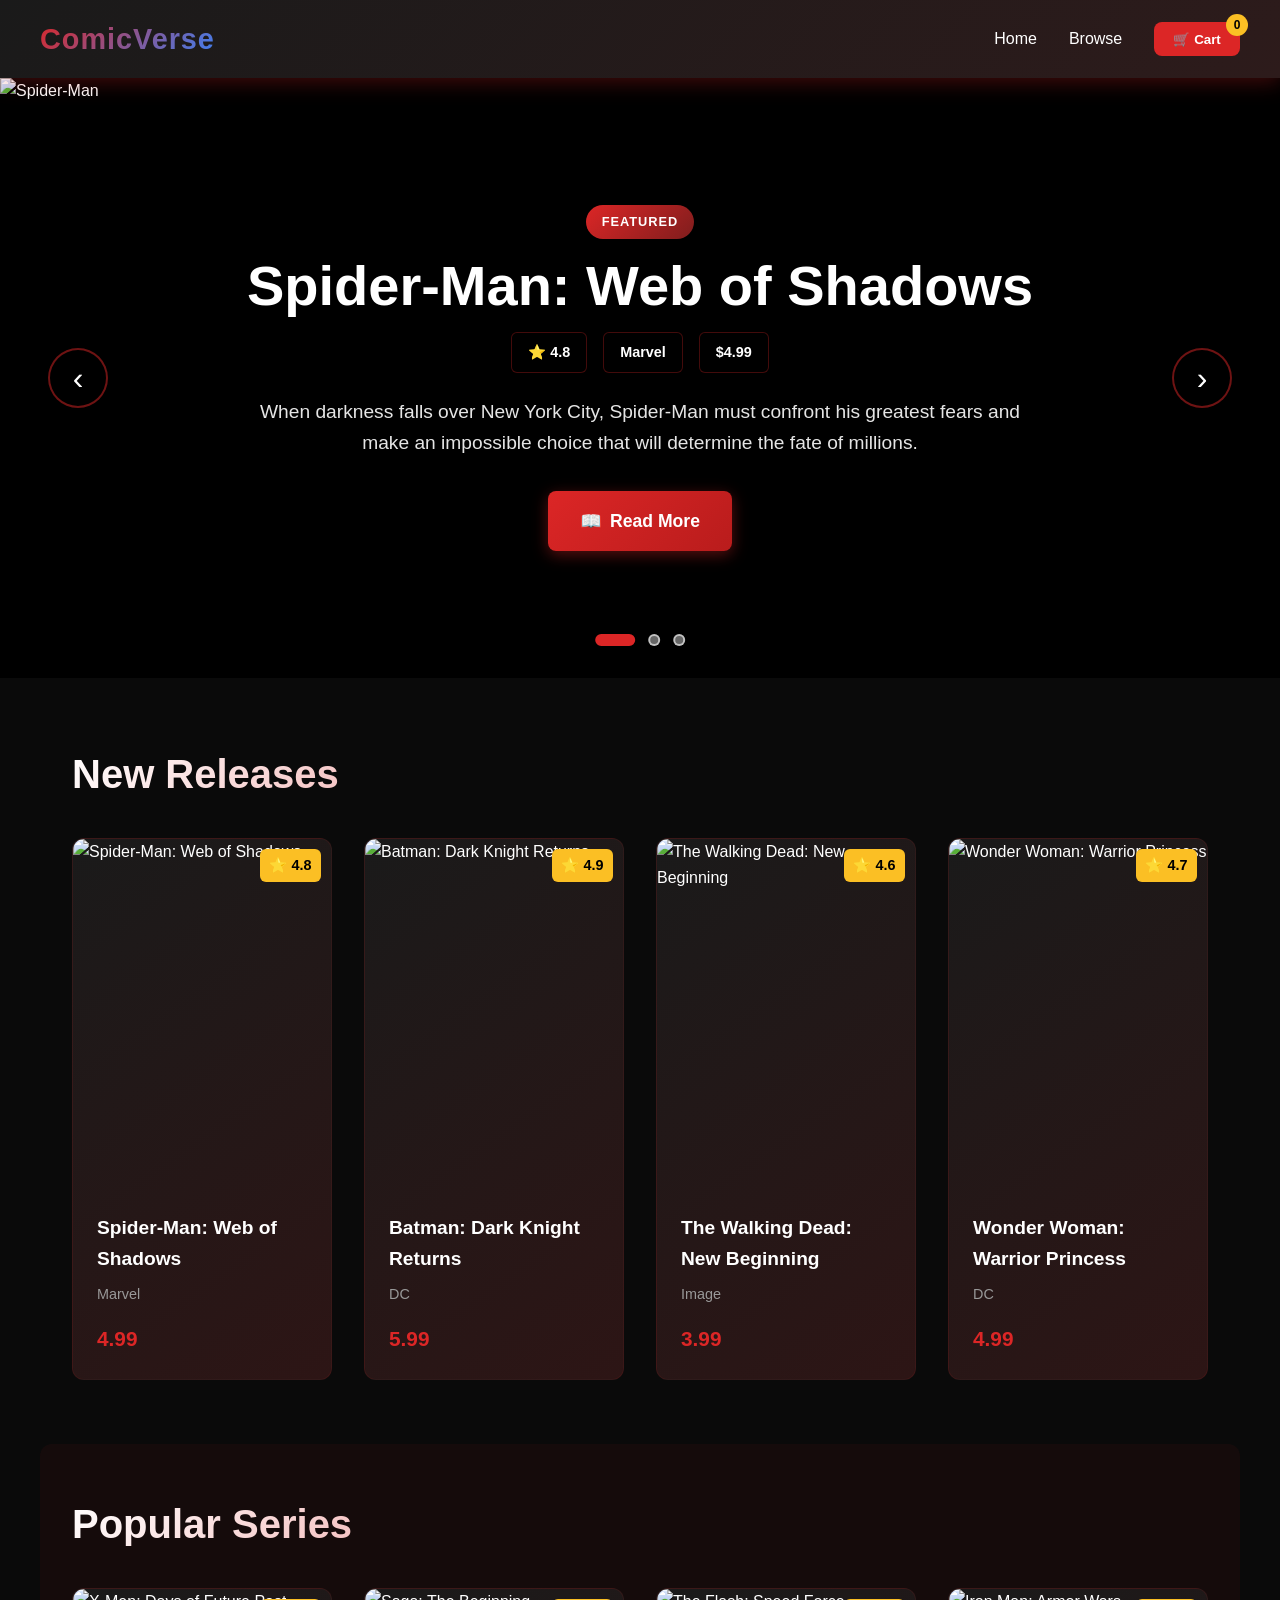
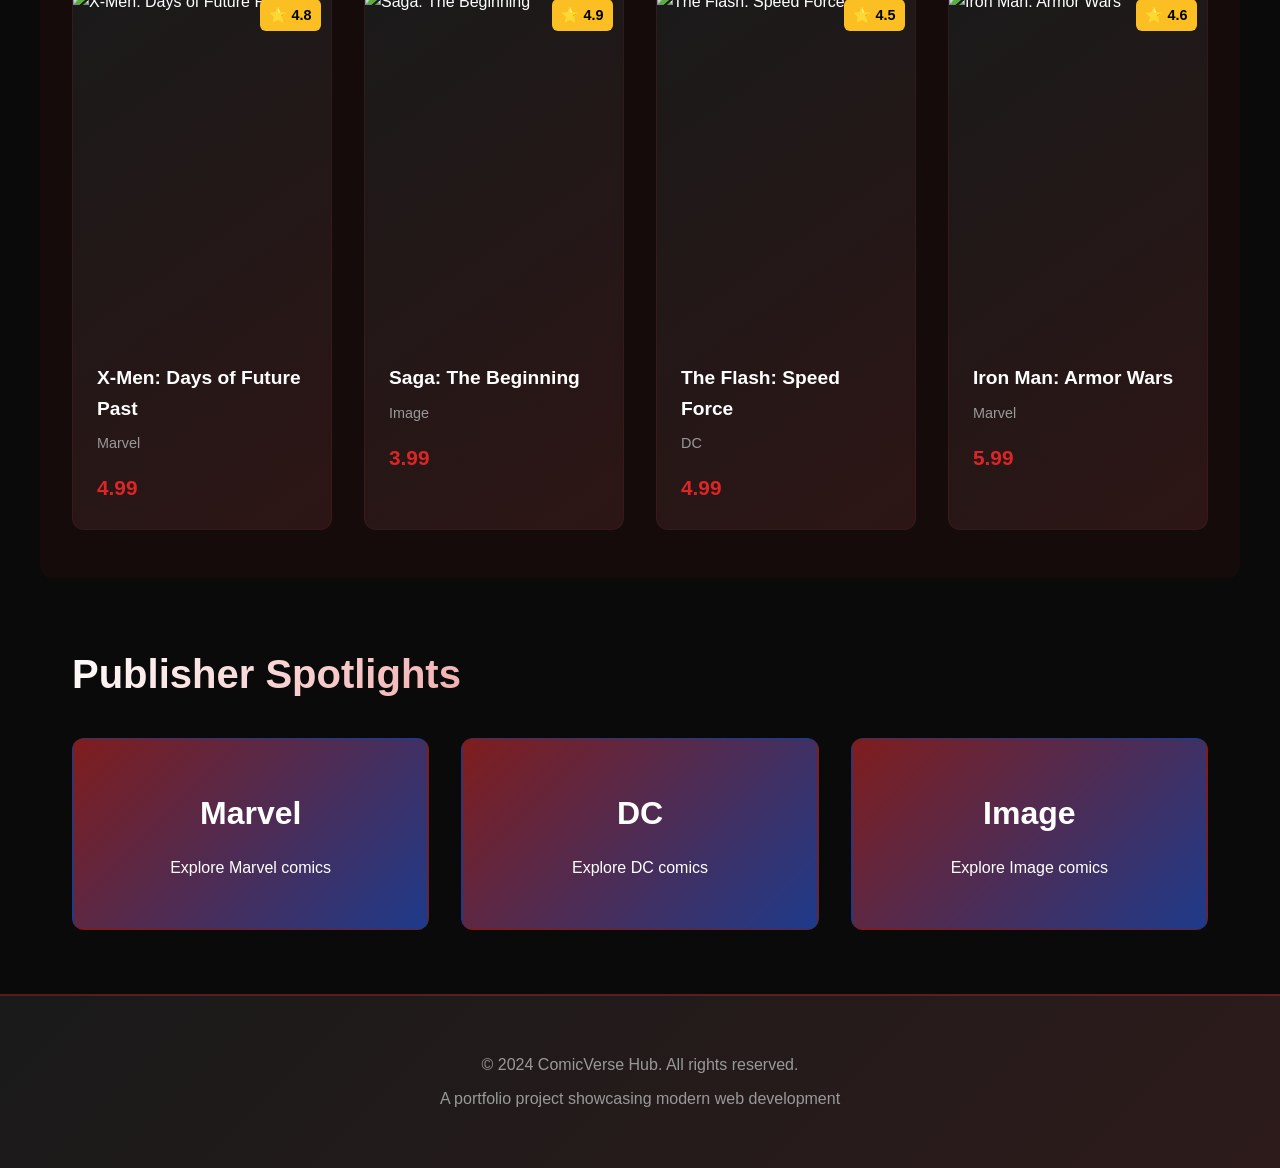
==== index.html @ d9e8fefe "Comic Verse" ====
<!DOCTYPE html>
<html lang="en">
  <head>
    <meta charset="UTF-8" />
    <meta name="viewport" content="width=device-width, initial-scale=1.0" />
    <title>ComicVerse Hub - Home</title>
    <style>
      * {
        margin: 0;
        padding: 0;
        box-sizing: border-box;
      }

      body {
        font-family: -apple-system, BlinkMacSystemFont, "Segoe UI", Roboto,
          Oxygen, Ubuntu, Cantarell, sans-serif;
        background: #0a0a0a;
        color: #fff;
        line-height: 1.6;
      }

      /* Navigation */
      nav {
        background: linear-gradient(135deg, #1a1a1a 0%, #2d1b1b 100%);
        padding: 1rem 2rem;
        position: sticky;
        top: 0;
        z-index: 1000;
        box-shadow: 0 4px 20px rgba(220, 38, 38, 0.3);
      }

      .nav-container {
        max-width: 1200px;
        margin: 0 auto;
        display: flex;
        justify-content: space-between;
        align-items: center;
      }

      .logo {
        font-size: 1.8rem;
        font-weight: 900;
        background: linear-gradient(135deg, #dc2626 0%, #3b82f6 100%);
        -webkit-background-clip: text;
        -webkit-text-fill-color: transparent;
        background-clip: text;
        text-decoration: none;
        letter-spacing: 1px;
      }

      .nav-links {
        display: flex;
        gap: 2rem;
        list-style: none;
        align-items: center;
      }

      .nav-links a {
        color: #fff;
        text-decoration: none;
        transition: all 0.3s ease;
        font-weight: 500;
        position: relative;
      }

      .nav-links a:hover {
        color: #dc2626;
      }

      .nav-links a::after {
        content: "";
        position: absolute;
        bottom: -5px;
        left: 0;
        width: 0;
        height: 2px;
        background: #dc2626;
        transition: width 0.3s ease;
      }

      .nav-links a:hover::after {
        width: 100%;
      }

      .cart-btn {
        position: relative;
        background: #dc2626;
        color: white;
        border: none;
        padding: 0.6rem 1.2rem;
        border-radius: 8px;
        cursor: pointer;
        font-weight: 600;
        transition: all 0.3s ease;
      }

      .cart-btn:hover {
        background: #b91c1c;
        transform: translateY(-2px);
        box-shadow: 0 4px 12px rgba(220, 38, 38, 0.4);
      }

      .cart-badge {
        position: absolute;
        top: -8px;
        right: -8px;
        background: #fbbf24;
        color: #000;
        border-radius: 50%;
        width: 22px;
        height: 22px;
        display: flex;
        align-items: center;
        justify-content: center;
        font-size: 0.75rem;
        font-weight: bold;
      }

      /* Hero Carousel */
      .hero-carousel {
        position: relative;
        height: 600px;
        overflow: hidden;
        background: #000;
      }

      .carousel-slide {
        position: absolute;
        width: 100%;
        height: 100%;
        opacity: 0;
        transition: opacity 1s ease-in-out;
      }

      .carousel-slide.active {
        opacity: 1;
      }

      .carousel-slide img {
        width: 100%;
        height: 100%;
        object-fit: cover;
      }

      .carousel-overlay {
        position: absolute;
        top: 0;
        left: 0;
        right: 0;
        bottom: 0;
        background: linear-gradient(
          to top,
          rgba(0, 0, 0, 0.9) 0%,
          rgba(0, 0, 0, 0.4) 50%,
          transparent 100%
        );
        display: flex;
        align-items: center;
        justify-content: center;
        padding: 0 4rem;
      }

      .carousel-content {
        max-width: 800px;
        z-index: 10;
        text-align: center;
      }

      .featured-badge {
        display: inline-block;
        background: linear-gradient(135deg, #dc2626 0%, #7f1d1d 100%);
        color: white;
        padding: 0.4rem 1rem;
        border-radius: 20px;
        font-size: 0.8rem;
        font-weight: 700;
        letter-spacing: 1px;
        margin-bottom: 1rem;
        animation: pulse 2s ease-in-out infinite;
      }

      @keyframes pulse {
        0%,
        100% {
          opacity: 1;
          transform: scale(1);
        }
        50% {
          opacity: 0.8;
          transform: scale(1.05);
        }
      }

      .carousel-content h2 {
        font-size: 3.5rem;
        margin-bottom: 1rem;
        font-weight: 900;
        line-height: 1.1;
        text-shadow: 2px 2px 8px rgba(0, 0, 0, 0.8);
        animation: slideInLeft 0.8s ease;
      }

      @keyframes slideInLeft {
        from {
          opacity: 0;
          transform: translateX(-50px);
        }
        to {
          opacity: 1;
          transform: translateX(0);
        }
      }

      .carousel-meta {
        display: flex;
        gap: 1rem;
        margin-bottom: 1.5rem;
        flex-wrap: wrap;
        justify-content: center;
      }

      .meta-item {
        background: rgba(0, 0, 0, 0.6);
        padding: 0.5rem 1rem;
        border-radius: 6px;
        font-size: 0.9rem;
        font-weight: 600;
        backdrop-filter: blur(10px);
        border: 1px solid rgba(220, 38, 38, 0.3);
      }

      .carousel-content p {
        font-size: 1.2rem;
        margin-bottom: 2rem;
        color: #e5e5e5;
        text-shadow: 1px 1px 4px rgba(0, 0, 0, 0.8);
        line-height: 1.6;
        animation: slideInLeft 0.8s ease 0.2s backwards;
      }

      .carousel-buttons {
        display: flex;
        gap: 1rem;
        flex-wrap: wrap;
        animation: slideInLeft 0.8s ease 0.4s backwards;
        justify-content: center;
      }

      .cta-button {
        border: none;
        padding: 1rem 2rem;
        border-radius: 8px;
        font-size: 1.1rem;
        font-weight: 600;
        cursor: pointer;
        transition: all 0.3s ease;
        text-decoration: none;
        display: inline-flex;
        align-items: center;
        gap: 0.5rem;
      }

      .cta-button.primary {
        background: linear-gradient(135deg, #dc2626 0%, #b91c1c 100%);
        color: white;
        box-shadow: 0 4px 15px rgba(220, 38, 38, 0.4);
      }

      .cta-button.primary:hover {
        transform: translateY(-3px);
        box-shadow: 0 8px 25px rgba(220, 38, 38, 0.6);
      }

      .cta-button.secondary {
        background: rgba(255, 255, 255, 0.1);
        color: white;
        backdrop-filter: blur(10px);
        border: 2px solid rgba(255, 255, 255, 0.3);
      }

      .cta-button.secondary:hover {
        background: rgba(255, 255, 255, 0.2);
        border-color: rgba(255, 255, 255, 0.5);
        transform: translateY(-3px);
      }

      .carousel-arrow {
        position: absolute;
        top: 50%;
        transform: translateY(-50%);
        background: rgba(0, 0, 0, 0.7);
        color: white;
        border: 2px solid rgba(220, 38, 38, 0.5);
        width: 60px;
        height: 60px;
        border-radius: 50%;
        cursor: pointer;
        font-size: 2rem;
        transition: all 0.3s ease;
        z-index: 20;
        backdrop-filter: blur(10px);
        display: flex;
        align-items: center;
        justify-content: center;
      }

      .carousel-arrow:hover {
        background: rgba(220, 38, 38, 0.9);
        transform: translateY(-50%) scale(1.15);
        border-color: #dc2626;
        box-shadow: 0 0 20px rgba(220, 38, 38, 0.6);
      }

      .carousel-arrow:active {
        transform: translateY(-50%) scale(1.05);
      }

      .carousel-arrow.left {
        left: 3rem;
      }

      .carousel-arrow.right {
        right: 3rem;
      }

      /* Carousel Indicators */
      .carousel-indicators {
        position: absolute;
        bottom: 2rem;
        left: 50%;
        transform: translateX(-50%);
        display: flex;
        gap: 0.8rem;
        z-index: 20;
      }

      .indicator {
        width: 12px;
        height: 12px;
        border-radius: 50%;
        background: rgba(255, 255, 255, 0.4);
        border: 2px solid rgba(255, 255, 255, 0.6);
        cursor: pointer;
        transition: all 0.3s ease;
        padding: 0;
      }

      .indicator:hover {
        background: rgba(255, 255, 255, 0.7);
        transform: scale(1.2);
      }

      .indicator.active {
        background: #dc2626;
        border-color: #dc2626;
        width: 40px;
        border-radius: 6px;
      }

      /* Sections */
      .section {
        max-width: 1200px;
        margin: 4rem auto;
        padding: 0 2rem;
      }

      .section-title {
        font-size: 2.5rem;
        margin-bottom: 2rem;
        font-weight: 800;
        background: linear-gradient(135deg, #fff 0%, #dc2626 100%);
        -webkit-background-clip: text;
        -webkit-text-fill-color: transparent;
        background-clip: text;
      }

      .comic-grid {
        display: grid;
        grid-template-columns: repeat(auto-fill, minmax(250px, 1fr));
        gap: 2rem;
      }

      .comic-card {
        background: linear-gradient(145deg, #1a1a1a 0%, #2d1515 100%);
        border-radius: 12px;
        overflow: hidden;
        transition: all 0.3s ease;
        cursor: pointer;
        border: 1px solid rgba(220, 38, 38, 0.1);
      }

      .comic-card:hover {
        transform: translateY(-10px);
        box-shadow: 0 12px 30px rgba(220, 38, 38, 0.3);
        border-color: rgba(220, 38, 38, 0.5);
      }

      .comic-card-image {
        position: relative;
        overflow: hidden;
        height: 350px;
      }

      .comic-card-image img {
        width: 100%;
        height: 100%;
        object-fit: cover;
        transition: transform 0.5s ease;
      }

      .comic-card:hover .comic-card-image img {
        transform: scale(1.1);
      }

      .comic-rating {
        position: absolute;
        top: 10px;
        right: 10px;
        background: #fbbf24;
        color: #000;
        padding: 0.3rem 0.6rem;
        border-radius: 6px;
        font-weight: bold;
        font-size: 0.9rem;
        display: flex;
        align-items: center;
        gap: 0.3rem;
      }

      .comic-card-content {
        padding: 1.5rem;
      }

      .comic-card h3 {
        font-size: 1.2rem;
        margin-bottom: 0.5rem;
        color: #fff;
      }

      .comic-publisher {
        color: #999;
        font-size: 0.9rem;
        margin-bottom: 1rem;
      }

      .comic-price {
        color: #dc2626;
        font-size: 1.3rem;
        font-weight: bold;
      }

      /* Publisher Spotlights */
      .publisher-grid {
        display: grid;
        grid-template-columns: repeat(auto-fit, minmax(300px, 1fr));
        gap: 2rem;
      }

      .publisher-card {
        background: linear-gradient(135deg, #7f1d1d 0%, #1e3a8a 100%);
        padding: 3rem;
        border-radius: 12px;
        cursor: pointer;
        transition: all 0.3s ease;
        text-align: center;
        border: 2px solid transparent;
      }

      .publisher-card:hover {
        transform: translateY(-5px);
        box-shadow: 0 12px 30px rgba(220, 38, 38, 0.5);
        border-color: #dc2626;
      }

      .publisher-card h3 {
        font-size: 2rem;
        margin-bottom: 1rem;
      }

      /* Footer */
      footer {
        background: linear-gradient(135deg, #1a1a1a 0%, #2d1b1b 100%);
        padding: 3rem 2rem;
        text-align: center;
        margin-top: 4rem;
        border-top: 2px solid rgba(220, 38, 38, 0.3);
      }

      footer p {
        color: #999;
        margin: 0.5rem 0;
      }

      /* Modal Styles */
      .modal {
        display: none;
        position: fixed;
        top: 0;
        left: 0;
        width: 100%;
        height: 100%;
        background: rgba(0, 0, 0, 0.9);
        z-index: 2000;
        animation: fadeIn 0.3s ease;
      }

      .modal.active {
        display: flex;
        align-items: center;
        justify-content: center;
      }

      @keyframes fadeIn {
        from {
          opacity: 0;
        }
        to {
          opacity: 1;
        }
      }

      .modal-content {
        background: linear-gradient(145deg, #1a1a1a 0%, #2d1515 100%);
        border-radius: 16px;
        max-width: 900px;
        max-height: 90vh;
        overflow-y: auto;
        position: relative;
        margin: 2rem;
        border: 2px solid rgba(220, 38, 38, 0.3);
        box-shadow: 0 20px 60px rgba(220, 38, 38, 0.4);
        animation: slideUp 0.3s ease;
      }

      @keyframes slideUp {
        from {
          transform: translateY(50px);
          opacity: 0;
        }
        to {
          transform: translateY(0);
          opacity: 1;
        }
      }

      .modal-close {
        position: absolute;
        top: 1rem;
        right: 1rem;
        background: rgba(220, 38, 38, 0.8);
        color: white;
        border: none;
        width: 40px;
        height: 40px;
        border-radius: 50%;
        cursor: pointer;
        font-size: 1.5rem;
        transition: all 0.3s ease;
        z-index: 10;
      }

      .modal-close:hover {
        background: #dc2626;
        transform: rotate(90deg);
      }

      .modal-body {
        display: grid;
        grid-template-columns: 1fr 1fr;
        gap: 2rem;
        padding: 2rem;
      }

      .modal-image {
        position: relative;
        overflow: hidden;
        border-radius: 12px;
      }

      .modal-image img {
        width: 100%;
        height: auto;
        transition: transform 0.5s ease;
      }

      .modal-image:hover img {
        transform: scale(1.1);
      }

      .modal-details {
        display: flex;
        flex-direction: column;
        gap: 1.5rem;
      }

      .modal-details h2 {
        font-size: 2.5rem;
        color: #fff;
      }

      .modal-meta {
        display: flex;
        gap: 1rem;
        flex-wrap: wrap;
      }

      .meta-badge {
        background: rgba(220, 38, 38, 0.2);
        padding: 0.5rem 1rem;
        border-radius: 6px;
        font-size: 0.9rem;
        border: 1px solid rgba(220, 38, 38, 0.3);
      }

      .modal-price {
        font-size: 2.5rem;
        color: #dc2626;
        font-weight: bold;
      }

      .add-cart-btn {
        background: linear-gradient(135deg, #dc2626 0%, #b91c1c 100%);
        color: white;
        border: none;
        padding: 1rem 2rem;
        border-radius: 8px;
        font-size: 1.1rem;
        font-weight: 600;
        cursor: pointer;
        transition: all 0.3s ease;
        box-shadow: 0 4px 15px rgba(220, 38, 38, 0.3);
      }

      .add-cart-btn:hover {
        transform: translateY(-2px);
        box-shadow: 0 6px 20px rgba(220, 38, 38, 0.5);
      }

      .info-box {
        background: rgba(0, 0, 0, 0.4);
        padding: 1.5rem;
        border-radius: 8px;
        border: 1px solid rgba(220, 38, 38, 0.2);
      }

      .info-box h3 {
        font-size: 1.3rem;
        margin-bottom: 0.8rem;
        color: #dc2626;
      }

      .info-box p {
        color: #ccc;
        line-height: 1.8;
      }

      /* Success Notification */
      .notification {
        position: fixed;
        top: 100px;
        right: 2rem;
        background: linear-gradient(135deg, #059669 0%, #047857 100%);
        color: white;
        padding: 1rem 2rem;
        border-radius: 8px;
        box-shadow: 0 8px 20px rgba(5, 150, 105, 0.4);
        z-index: 3000;
        animation: slideInRight 0.3s ease;
        display: none;
      }

      .notification.show {
        display: block;
      }

      @keyframes slideInRight {
        from {
          transform: translateX(400px);
          opacity: 0;
        }
        to {
          transform: translateX(0);
          opacity: 1;
        }
      }

      /* Responsive */
      @media (max-width: 768px) {
        .nav-links {
          gap: 1rem;
        }

        .carousel-content h2 {
          font-size: 2rem;
        }

        .carousel-content p {
          font-size: 1rem;
        }

        .modal-body {
          grid-template-columns: 1fr;
        }

        .comic-grid {
          grid-template-columns: repeat(auto-fill, minmax(150px, 1fr));
          gap: 1rem;
        }
      }
    </style>
  </head>
  <body>
    <!-- Navigation -->
    <nav>
      <div class="nav-container">
        <a href="index.html" class="logo">ComicVerse</a>
        <ul class="nav-links">
          <li><a href="index.html">Home</a></li>
          <li><a href="browse.html">Browse</a></li>
          <li>
            <button class="cart-btn" onclick="window.location.href='cart.html'">
              🛒 Cart
              <span class="cart-badge" id="cartBadge">0</span>
            </button>
          </li>
        </ul>
      </div>
    </nav>

    <!-- Hero Carousel -->
    <div class="hero-carousel">
      <div class="carousel-slide active">
        <img
          src="https://images.unsplash.com/photo-1612036782180-6f0b6cd846fe?w=1920&h=600&fit=crop"
          alt="Spider-Man"
        />
        <div class="carousel-overlay">
          <div class="carousel-content">
            <div class="featured-badge">FEATURED</div>
            <h2>Spider-Man: Web of Shadows</h2>
            <div class="carousel-meta">
              <span class="meta-item">⭐ 4.8</span>
              <span class="meta-item">Marvel</span>
              <span class="meta-item">$4.99</span>
            </div>
            <p>
              When darkness falls over New York City, Spider-Man must confront
              his greatest fears and make an impossible choice that will
              determine the fate of millions.
            </p>
            <div class="carousel-buttons">
              <a href="comic-detail.html?id=001" class="cta-button primary">
                <span>📖</span> Read More
              </a>
            </div>
          </div>
        </div>
      </div>
      <div class="carousel-slide">
        <img
          src="https://images.unsplash.com/photo-1608889476561-6242cfdbf622?w=1920&h=600&fit=crop"
          alt="Batman"
        />
        <div class="carousel-overlay">
          <div class="carousel-content">
            <div class="featured-badge">FEATURED</div>
            <h2>Batman: Dark Knight Returns</h2>
            <div class="carousel-meta">
              <span class="meta-item">⭐ 4.9</span>
              <span class="meta-item">DC</span>
              <span class="meta-item">$5.99</span>
            </div>
            <p>
              In a dystopian future, an aging Batman comes out of retirement to
              save Gotham City one last time from a new generation of criminals.
            </p>
            <div class="carousel-buttons">
              <a href="comic-detail.html?id=002" class="cta-button primary">
                <span>📖</span> Read More
              </a>
            </div>
          </div>
        </div>
      </div>
      <div class="carousel-slide">
        <img
          src="https://images.unsplash.com/photo-1578632767115-351597cf2477?w=1920&h=600&fit=crop"
          alt="Walking Dead"
        />
        <div class="carousel-overlay">
          <div class="carousel-content">
            <div class="featured-badge">FEATURED</div>
            <h2>The Walking Dead: New Beginning</h2>
            <div class="carousel-meta">
              <span class="meta-item">⭐ 4.6</span>
              <span class="meta-item">Image</span>
              <span class="meta-item">$3.99</span>
            </div>
            <p>
              Years after the outbreak, survivors attempt to rebuild
              civilization while facing threats both living and dead.
            </p>
            <div class="carousel-buttons">
              <a href="comic-detail.html?id=003" class="cta-button primary">
                <span>📖</span> Read More
              </a>
            </div>
          </div>
        </div>
      </div>
      <button class="carousel-arrow left" onclick="changeSlide(-1)">‹</button>
      <button class="carousel-arrow right" onclick="changeSlide(1)">›</button>

      <!-- Carousel Indicators -->
      <div class="carousel-indicators">
        <button class="indicator active" onclick="goToSlide(0)"></button>
        <button class="indicator" onclick="goToSlide(1)"></button>
        <button class="indicator" onclick="goToSlide(2)"></button>
      </div>
    </div>

    <!-- New Releases Section -->
    <section class="section">
      <h2 class="section-title">New Releases</h2>
      <div class="comic-grid" id="newReleases"></div>
    </section>

    <!-- Popular Series Section -->
    <section
      class="section"
      style="
        background: rgba(220, 38, 38, 0.05);
        padding: 3rem 2rem;
        border-radius: 12px;
      "
    >
      <h2 class="section-title">Popular Series</h2>
      <div class="comic-grid" id="popularSeries"></div>
    </section>

    <!-- Publisher Spotlights -->
    <section class="section">
      <h2 class="section-title">Publisher Spotlights</h2>
      <div class="publisher-grid">
        <div
          class="publisher-card"
          onclick="window.location.href='browse.html?publisher=Marvel'"
        >
          <h3>Marvel</h3>
          <p>Explore Marvel comics</p>
        </div>
        <div
          class="publisher-card"
          onclick="window.location.href='browse.html?publisher=DC'"
        >
          <h3>DC</h3>
          <p>Explore DC comics</p>
        </div>
        <div
          class="publisher-card"
          onclick="window.location.href='browse.html?publisher=Image'"
        >
          <h3>Image</h3>
          <p>Explore Image comics</p>
        </div>
      </div>
    </section>

    <!-- Footer -->
    <footer>
      <p>&copy; 2024 ComicVerse Hub. All rights reserved.</p>
      <p>A portfolio project showcasing modern web development</p>
    </footer>

    <!-- Success Notification -->
    <div class="notification" id="notification">
      ✓ Added to cart successfully!
    </div>

    <script src="comics-data.js"></script>
    <script>
      // Carousel functionality
      let currentSlide = 0;
      const slides = document.querySelectorAll(".carousel-slide");
      const indicators = document.querySelectorAll(".indicator");
      let autoPlayTimer;
      let progressAnimation;

      function changeSlide(direction) {
        slides[currentSlide].classList.remove("active");
        indicators[currentSlide].classList.remove("active");

        currentSlide =
          (currentSlide + direction + slides.length) % slides.length;

        slides[currentSlide].classList.add("active");
        indicators[currentSlide].classList.add("active");

        resetAutoPlay();
        resetProgress();
      }

      function goToSlide(index) {
        slides[currentSlide].classList.remove("active");
        indicators[currentSlide].classList.remove("active");

        currentSlide = index;

        slides[currentSlide].classList.add("active");
        indicators[currentSlide].classList.add("active");

        resetAutoPlay();
        resetProgress();
      }

      function resetAutoPlay() {
        clearInterval(autoPlayTimer);
        autoPlayTimer = setInterval(() => changeSlide(1), 5000);
      }

      function resetProgress() {
        // Progress bar removed - no longer needed
      }

      // Initialize auto advance carousel
      autoPlayTimer = setInterval(() => changeSlide(1), 5000);

      // Pause on hover
      document
        .querySelector(".hero-carousel")
        .addEventListener("mouseenter", () => {
          clearInterval(autoPlayTimer);
        });

      document
        .querySelector(".hero-carousel")
        .addEventListener("mouseleave", () => {
          resetAutoPlay();
        });

      // Load comics data
      function loadComics() {
        const newReleasesContainer = document.getElementById("newReleases");
        const popularSeriesContainer = document.getElementById("popularSeries");

        comicsData.slice(0, 4).forEach((comic) => {
          newReleasesContainer.appendChild(createComicCard(comic));
        });

        comicsData.slice(4, 8).forEach((comic) => {
          popularSeriesContainer.appendChild(createComicCard(comic));
        });
      }

      function createComicCard(comic) {
        const card = document.createElement("div");
        card.className = "comic-card";
        card.onclick = () =>
          (window.location.href = `comic-detail.html?id=${comic.id}`);

        card.innerHTML = `
                <div class="comic-card-image">
                    <img src="${comic.cover}" alt="${comic.title}">
                    <div class="comic-rating">⭐ ${comic.rating}</div>
                </div>
                <div class="comic-card-content">
                    <h3>${comic.title}</h3>
                    <p class="comic-publisher">${comic.publisher}</p>
                    <p class="comic-price">${comic.price}</p>
                </div>
            `;

        return card;
      }

      // Cart functionality
      function getCart() {
        return JSON.parse(localStorage.getItem("cart") || "[]");
      }

      function saveCart(cart) {
        localStorage.setItem("cart", JSON.stringify(cart));
        updateCartBadge();
      }

      function addToCart(comicId) {
        const comic = comicsData.find((c) => c.id === comicId);
        if (!comic) return;

        let cart = getCart();
        const existingItem = cart.find((item) => item.id === comicId);

        if (existingItem) {
          existingItem.quantity += 1;
        } else {
          cart.push({ ...comic, quantity: 1 });
        }

        saveCart(cart);
        showNotification();
      }

      function updateCartBadge() {
        const cart = getCart();
        const totalItems = cart.reduce((sum, item) => sum + item.quantity, 0);
        document.getElementById("cartBadge").textContent = totalItems;
      }

      function showNotification() {
        const notification = document.getElementById("notification");
        notification.classList.add("show");
        setTimeout(() => {
          notification.classList.remove("show");
        }, 3000);
      }

      // Initialize
      loadComics();
      updateCartBadge();
    </script>
  </body>
</html>
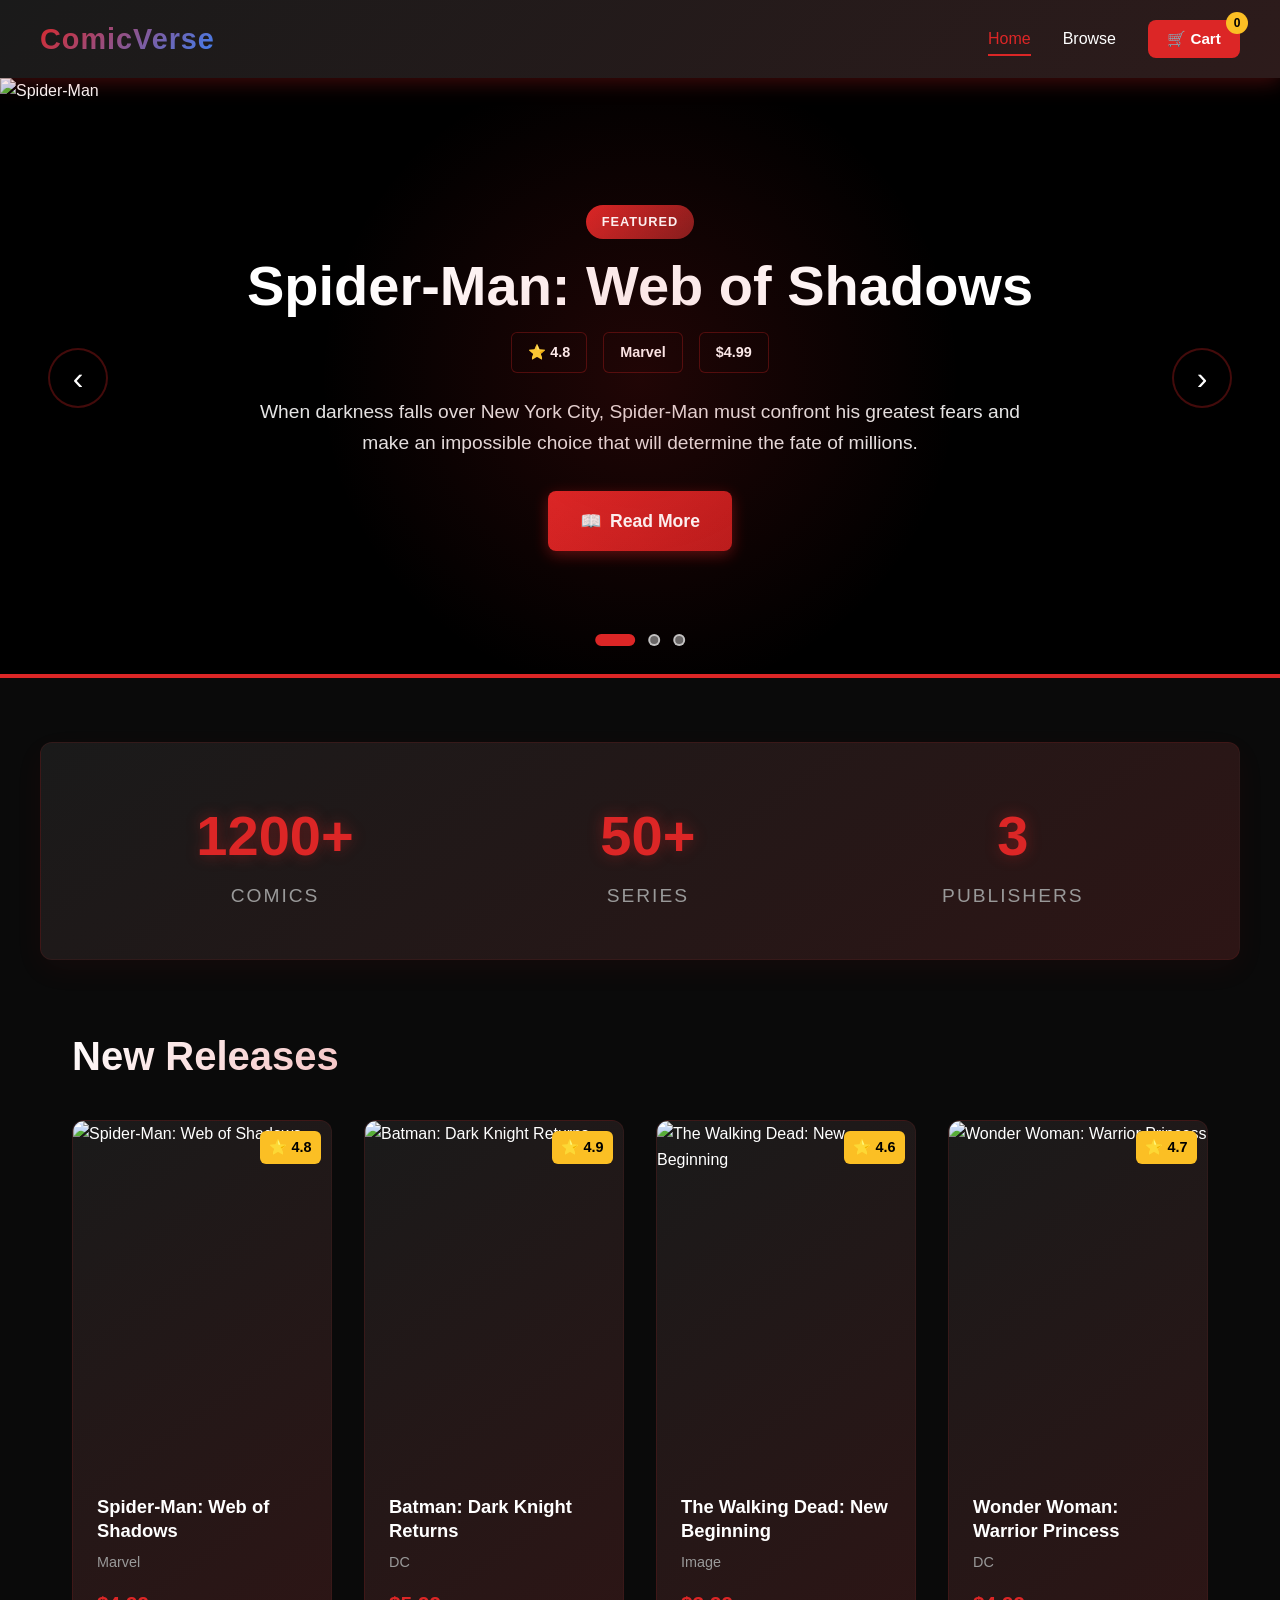
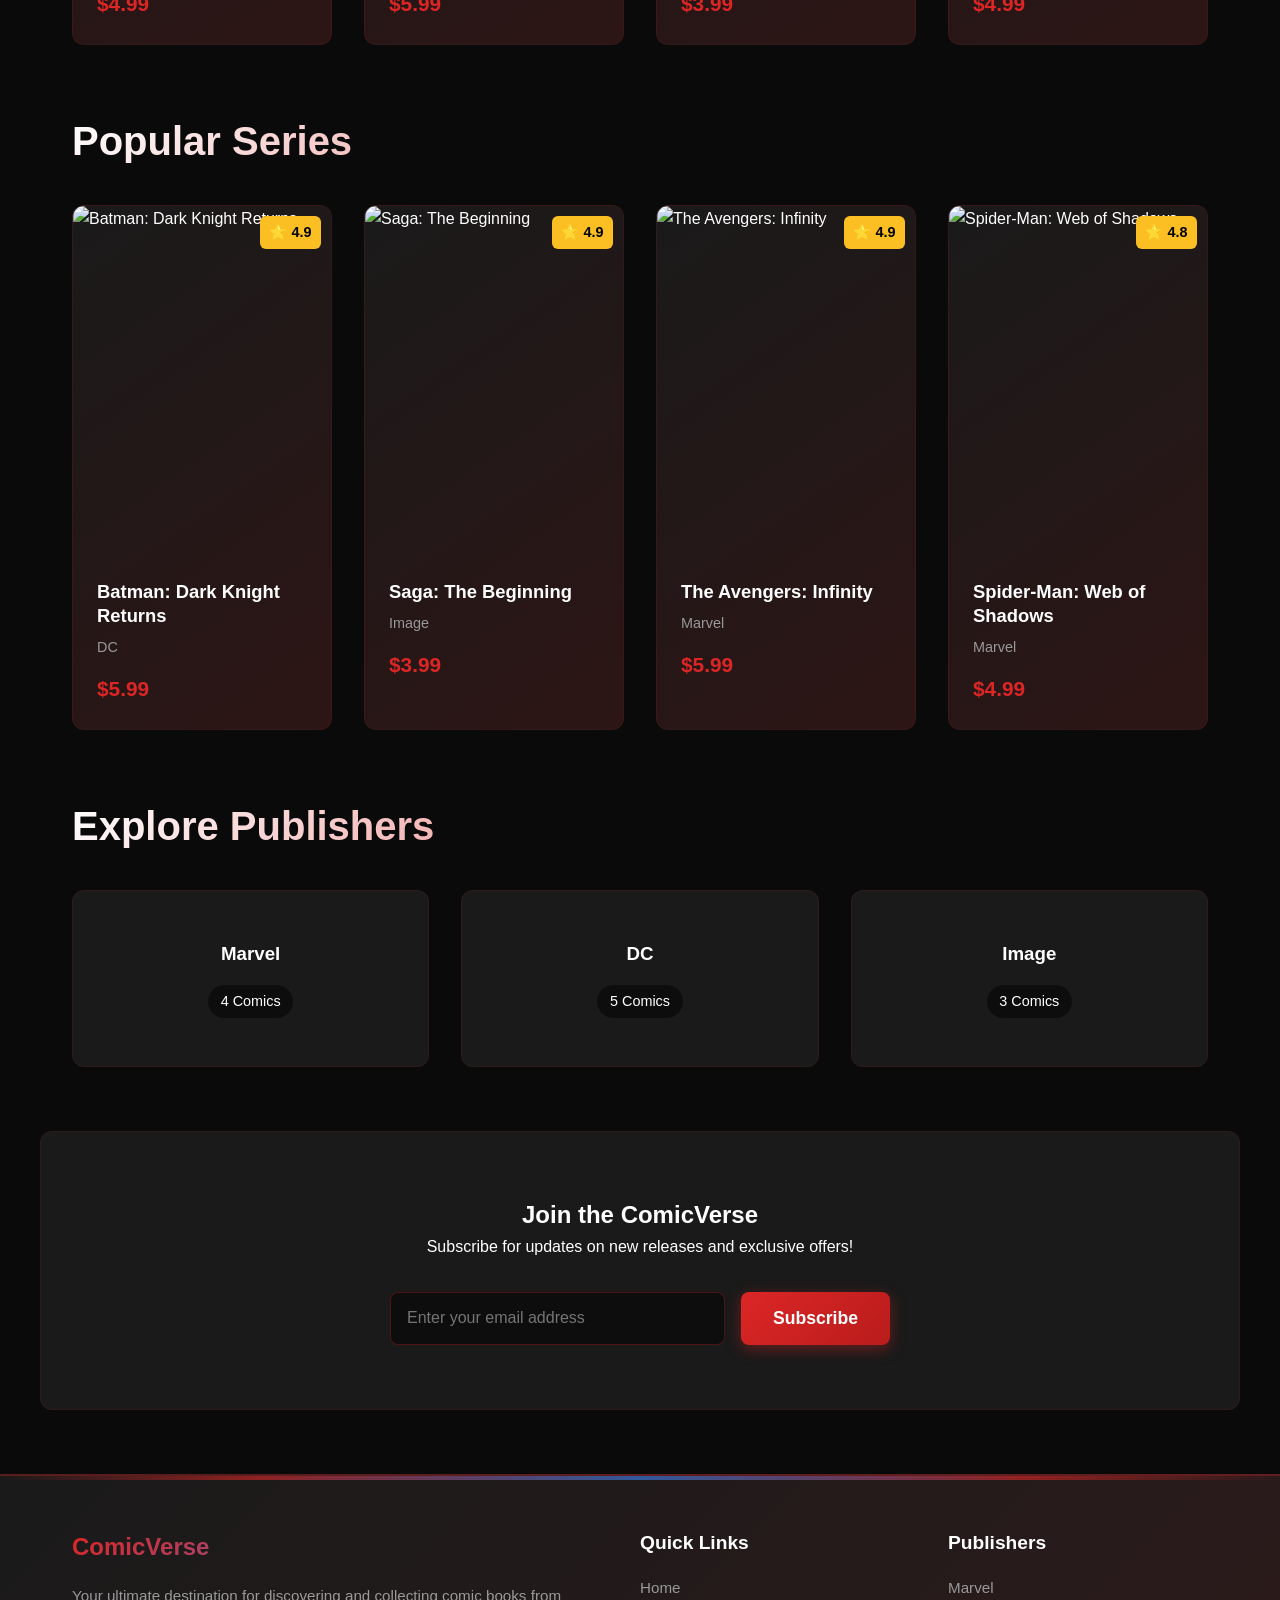
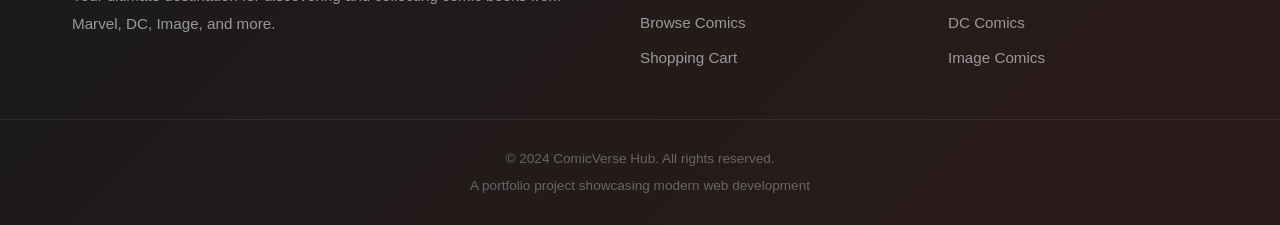
==== commit 65836635: "improved frontend" ====
--- a/index.html
+++ b/index.html
@@ -1,122 +1,14 @@
-<!DOCTYPE html>
+<!doctype html>
 <html lang="en">
   <head>
     <meta charset="UTF-8" />
     <meta name="viewport" content="width=device-width, initial-scale=1.0" />
     <title>ComicVerse Hub - Home</title>
+    <link rel="stylesheet" href="styles.css" />
     <style>
-      * {
-        margin: 0;
-        padding: 0;
-        box-sizing: border-box;
-      }
-
-      body {
-        font-family: -apple-system, BlinkMacSystemFont, "Segoe UI", Roboto,
-          Oxygen, Ubuntu, Cantarell, sans-serif;
-        background: #0a0a0a;
-        color: #fff;
-        line-height: 1.6;
-      }
-
-      /* Navigation */
-      nav {
-        background: linear-gradient(135deg, #1a1a1a 0%, #2d1b1b 100%);
-        padding: 1rem 2rem;
-        position: sticky;
-        top: 0;
-        z-index: 1000;
-        box-shadow: 0 4px 20px rgba(220, 38, 38, 0.3);
-      }
-
-      .nav-container {
-        max-width: 1200px;
-        margin: 0 auto;
-        display: flex;
-        justify-content: space-between;
-        align-items: center;
-      }
-
-      .logo {
-        font-size: 1.8rem;
-        font-weight: 900;
-        background: linear-gradient(135deg, #dc2626 0%, #3b82f6 100%);
-        -webkit-background-clip: text;
-        -webkit-text-fill-color: transparent;
-        background-clip: text;
-        text-decoration: none;
-        letter-spacing: 1px;
-      }
-
-      .nav-links {
-        display: flex;
-        gap: 2rem;
-        list-style: none;
-        align-items: center;
-      }
-
-      .nav-links a {
-        color: #fff;
-        text-decoration: none;
-        transition: all 0.3s ease;
-        font-weight: 500;
-        position: relative;
-      }
-
-      .nav-links a:hover {
-        color: #dc2626;
-      }
-
-      .nav-links a::after {
-        content: "";
-        position: absolute;
-        bottom: -5px;
-        left: 0;
-        width: 0;
-        height: 2px;
-        background: #dc2626;
-        transition: width 0.3s ease;
-      }
-
-      .nav-links a:hover::after {
-        width: 100%;
-      }
-
-      .cart-btn {
-        position: relative;
-        background: #dc2626;
-        color: white;
-        border: none;
-        padding: 0.6rem 1.2rem;
-        border-radius: 8px;
-        cursor: pointer;
-        font-weight: 600;
-        transition: all 0.3s ease;
-      }
-
-      .cart-btn:hover {
-        background: #b91c1c;
-        transform: translateY(-2px);
-        box-shadow: 0 4px 12px rgba(220, 38, 38, 0.4);
-      }
-
-      .cart-badge {
-        position: absolute;
-        top: -8px;
-        right: -8px;
-        background: #fbbf24;
-        color: #000;
-        border-radius: 50%;
-        width: 22px;
-        height: 22px;
-        display: flex;
-        align-items: center;
-        justify-content: center;
-        font-size: 0.75rem;
-        font-weight: bold;
-      }
-
-      /* Hero Carousel */
+      /* PAGE-SPECIFIC CSS ONLY */
+
+      /* Carousel Additions */
       .hero-carousel {
         position: relative;
         height: 600px;
@@ -124,24 +16,40 @@
         background: #000;
       }
 
+      .hero-glow {
+        position: absolute;
+        top: 0;
+        left: 0;
+        width: 100%;
+        height: 100%;
+        pointer-events: none;
+        background: radial-gradient(
+          circle 400px at var(--mouse-x, 50%) var(--mouse-y, 50%),
+          rgba(220, 38, 38, 0.15),
+          transparent 80%
+        );
+        z-index: 5;
+      }
+
       .carousel-slide {
         position: absolute;
+        top: 0;
+        left: 0;
         width: 100%;
         height: 100%;
         opacity: 0;
-        transition: opacity 1s ease-in-out;
-      }
-
+        z-index: 1;
+        transition: opacity 0.8s ease-in-out;
+      }
       .carousel-slide.active {
         opacity: 1;
-      }
-
+        z-index: 2;
+      }
       .carousel-slide img {
         width: 100%;
         height: 100%;
         object-fit: cover;
       }
-
       .carousel-overlay {
         position: absolute;
         top: 0;
@@ -158,39 +66,28 @@
         align-items: center;
         justify-content: center;
         padding: 0 4rem;
-      }
-
+        z-index: 10;
+      }
       .carousel-content {
         max-width: 800px;
-        z-index: 10;
         text-align: center;
       }
-
       .featured-badge {
         display: inline-block;
-        background: linear-gradient(135deg, #dc2626 0%, #7f1d1d 100%);
+        background: linear-gradient(
+          135deg,
+          var(--clr-primary) 0%,
+          var(--clr-primary-darkest) 100%
+        );
         color: white;
         padding: 0.4rem 1rem;
-        border-radius: 20px;
+        border-radius: var(--radius-pill);
         font-size: 0.8rem;
         font-weight: 700;
         letter-spacing: 1px;
         margin-bottom: 1rem;
         animation: pulse 2s ease-in-out infinite;
       }
-
-      @keyframes pulse {
-        0%,
-        100% {
-          opacity: 1;
-          transform: scale(1);
-        }
-        50% {
-          opacity: 0.8;
-          transform: scale(1.05);
-        }
-      }
-
       .carousel-content h2 {
         font-size: 3.5rem;
         margin-bottom: 1rem;
@@ -199,18 +96,6 @@
         text-shadow: 2px 2px 8px rgba(0, 0, 0, 0.8);
         animation: slideInLeft 0.8s ease;
       }
-
-      @keyframes slideInLeft {
-        from {
-          opacity: 0;
-          transform: translateX(-50px);
-        }
-        to {
-          opacity: 1;
-          transform: translateX(0);
-        }
-      }
-
       .carousel-meta {
         display: flex;
         gap: 1rem;
@@ -218,17 +103,15 @@
         flex-wrap: wrap;
         justify-content: center;
       }
-
-      .meta-item {
+      .carousel-meta .meta-item {
         background: rgba(0, 0, 0, 0.6);
         padding: 0.5rem 1rem;
-        border-radius: 6px;
+        border-radius: var(--radius-sm);
         font-size: 0.9rem;
         font-weight: 600;
         backdrop-filter: blur(10px);
-        border: 1px solid rgba(220, 38, 38, 0.3);
-      }
-
+        border: 1px solid var(--clr-primary-border);
+      }
       .carousel-content p {
         font-size: 1.2rem;
         margin-bottom: 2rem;
@@ -237,7 +120,6 @@
         line-height: 1.6;
         animation: slideInLeft 0.8s ease 0.2s backwards;
       }
-
       .carousel-buttons {
         display: flex;
         gap: 1rem;
@@ -245,52 +127,13 @@
         animation: slideInLeft 0.8s ease 0.4s backwards;
         justify-content: center;
       }
-
-      .cta-button {
-        border: none;
-        padding: 1rem 2rem;
-        border-radius: 8px;
-        font-size: 1.1rem;
-        font-weight: 600;
-        cursor: pointer;
-        transition: all 0.3s ease;
-        text-decoration: none;
-        display: inline-flex;
-        align-items: center;
-        gap: 0.5rem;
-      }
-
-      .cta-button.primary {
-        background: linear-gradient(135deg, #dc2626 0%, #b91c1c 100%);
-        color: white;
-        box-shadow: 0 4px 15px rgba(220, 38, 38, 0.4);
-      }
-
-      .cta-button.primary:hover {
-        transform: translateY(-3px);
-        box-shadow: 0 8px 25px rgba(220, 38, 38, 0.6);
-      }
-
-      .cta-button.secondary {
-        background: rgba(255, 255, 255, 0.1);
-        color: white;
-        backdrop-filter: blur(10px);
-        border: 2px solid rgba(255, 255, 255, 0.3);
-      }
-
-      .cta-button.secondary:hover {
-        background: rgba(255, 255, 255, 0.2);
-        border-color: rgba(255, 255, 255, 0.5);
-        transform: translateY(-3px);
-      }
-
       .carousel-arrow {
         position: absolute;
         top: 50%;
         transform: translateY(-50%);
         background: rgba(0, 0, 0, 0.7);
         color: white;
-        border: 2px solid rgba(220, 38, 38, 0.5);
+        border: 2px solid var(--clr-primary-border);
         width: 60px;
         height: 60px;
         border-radius: 50%;
@@ -303,27 +146,19 @@
         align-items: center;
         justify-content: center;
       }
-
       .carousel-arrow:hover {
         background: rgba(220, 38, 38, 0.9);
         transform: translateY(-50%) scale(1.15);
-        border-color: #dc2626;
-        box-shadow: 0 0 20px rgba(220, 38, 38, 0.6);
-      }
-
-      .carousel-arrow:active {
-        transform: translateY(-50%) scale(1.05);
-      }
-
+        border-color: var(--clr-primary);
+        box-shadow: 0 0 20px var(--clr-primary-glow);
+      }
       .carousel-arrow.left {
         left: 3rem;
       }
-
       .carousel-arrow.right {
         right: 3rem;
       }
 
-      /* Carousel Indicators */
       .carousel-indicators {
         position: absolute;
         bottom: 2rem;
@@ -333,7 +168,6 @@
         gap: 0.8rem;
         z-index: 20;
       }
-
       .indicator {
         width: 12px;
         height: 12px;
@@ -344,395 +178,222 @@
         transition: all 0.3s ease;
         padding: 0;
       }
-
-      .indicator:hover {
-        background: rgba(255, 255, 255, 0.7);
-        transform: scale(1.2);
-      }
-
       .indicator.active {
-        background: #dc2626;
-        border-color: #dc2626;
+        background: var(--clr-primary);
+        border-color: var(--clr-primary);
         width: 40px;
-        border-radius: 6px;
-      }
-
-      /* Sections */
-      .section {
-        max-width: 1200px;
-        margin: 4rem auto;
-        padding: 0 2rem;
-      }
-
-      .section-title {
-        font-size: 2.5rem;
-        margin-bottom: 2rem;
-        font-weight: 800;
-        background: linear-gradient(135deg, #fff 0%, #dc2626 100%);
-        -webkit-background-clip: text;
-        -webkit-text-fill-color: transparent;
-        background-clip: text;
-      }
-
-      .comic-grid {
-        display: grid;
-        grid-template-columns: repeat(auto-fill, minmax(250px, 1fr));
+        border-radius: var(--radius-sm);
+      }
+      .carousel-progress-bar {
+        position: absolute;
+        bottom: 0;
+        left: 0;
+        height: 4px;
+        background: var(--clr-primary);
+        width: 0%;
+        z-index: 20;
+      }
+      @media (max-width: 768px) {
+        .carousel-content h2 {
+          font-size: 2rem;
+        }
+        .carousel-content p {
+          font-size: 1rem;
+        }
+        .carousel-arrow {
+          display: none;
+        }
+      }
+
+      /* Stats Section */
+      .stats-section {
+        display: flex;
+        justify-content: space-around;
+        background: linear-gradient(
+          145deg,
+          var(--bg-surface) 0%,
+          var(--bg-surface-end) 100%
+        );
+        padding: 3rem;
+        border-radius: var(--radius-lg);
+        border: 1px solid var(--clr-primary-faint);
+        box-shadow: 0 10px 30px rgba(220, 38, 38, 0.05);
+        flex-wrap: wrap;
         gap: 2rem;
       }
-
-      .comic-card {
-        background: linear-gradient(145deg, #1a1a1a 0%, #2d1515 100%);
-        border-radius: 12px;
-        overflow: hidden;
-        transition: all 0.3s ease;
-        cursor: pointer;
-        border: 1px solid rgba(220, 38, 38, 0.1);
-      }
-
-      .comic-card:hover {
-        transform: translateY(-10px);
-        box-shadow: 0 12px 30px rgba(220, 38, 38, 0.3);
-        border-color: rgba(220, 38, 38, 0.5);
-      }
-
-      .comic-card-image {
-        position: relative;
-        overflow: hidden;
-        height: 350px;
-      }
-
-      .comic-card-image img {
-        width: 100%;
-        height: 100%;
-        object-fit: cover;
-        transition: transform 0.5s ease;
-      }
-
-      .comic-card:hover .comic-card-image img {
-        transform: scale(1.1);
-      }
-
-      .comic-rating {
-        position: absolute;
-        top: 10px;
-        right: 10px;
-        background: #fbbf24;
-        color: #000;
-        padding: 0.3rem 0.6rem;
-        border-radius: 6px;
-        font-weight: bold;
-        font-size: 0.9rem;
-        display: flex;
-        align-items: center;
-        gap: 0.3rem;
-      }
-
-      .comic-card-content {
-        padding: 1.5rem;
-      }
-
-      .comic-card h3 {
+      .stat-card {
+        text-align: center;
+      }
+      .stat-number {
+        font-size: 3.5rem;
+        font-weight: 900;
+        color: var(--clr-primary);
+        text-shadow: 0 0 15px rgba(220, 38, 38, 0.4);
+      }
+      .stat-label {
         font-size: 1.2rem;
-        margin-bottom: 0.5rem;
-        color: #fff;
-      }
-
-      .comic-publisher {
-        color: #999;
-        font-size: 0.9rem;
-        margin-bottom: 1rem;
-      }
-
-      .comic-price {
-        color: #dc2626;
-        font-size: 1.3rem;
-        font-weight: bold;
-      }
-
-      /* Publisher Spotlights */
+        color: var(--text-secondary);
+        text-transform: uppercase;
+        letter-spacing: 2px;
+      }
+
+      /* Publisher Spotlights Enhanced */
       .publisher-grid {
         display: grid;
         grid-template-columns: repeat(auto-fit, minmax(300px, 1fr));
         gap: 2rem;
       }
-
       .publisher-card {
-        background: linear-gradient(135deg, #7f1d1d 0%, #1e3a8a 100%);
+        background: var(--bg-surface);
         padding: 3rem;
-        border-radius: 12px;
+        border-radius: var(--radius-lg);
+        text-align: center;
+        position: relative;
+        overflow: hidden;
         cursor: pointer;
+        border: 1px solid var(--clr-primary-faint);
         transition: all 0.3s ease;
-        text-align: center;
-        border: 2px solid transparent;
-      }
-
-      .publisher-card:hover {
-        transform: translateY(-5px);
-        box-shadow: 0 12px 30px rgba(220, 38, 38, 0.5);
-        border-color: #dc2626;
-      }
-
-      .publisher-card h3 {
-        font-size: 2rem;
-        margin-bottom: 1rem;
-      }
-
-      /* Footer */
-      footer {
-        background: linear-gradient(135deg, #1a1a1a 0%, #2d1b1b 100%);
-        padding: 3rem 2rem;
-        text-align: center;
-        margin-top: 4rem;
-        border-top: 2px solid rgba(220, 38, 38, 0.3);
-      }
-
-      footer p {
-        color: #999;
-        margin: 0.5rem 0;
-      }
-
-      /* Modal Styles */
-      .modal {
-        display: none;
-        position: fixed;
+      }
+      .publisher-card::before {
+        content: "";
+        position: absolute;
         top: 0;
         left: 0;
         width: 100%;
         height: 100%;
-        background: rgba(0, 0, 0, 0.9);
-        z-index: 2000;
-        animation: fadeIn 0.3s ease;
-      }
-
-      .modal.active {
-        display: flex;
-        align-items: center;
-        justify-content: center;
-      }
-
-      @keyframes fadeIn {
-        from {
-          opacity: 0;
-        }
-        to {
-          opacity: 1;
-        }
-      }
-
-      .modal-content {
-        background: linear-gradient(145deg, #1a1a1a 0%, #2d1515 100%);
-        border-radius: 16px;
-        max-width: 900px;
-        max-height: 90vh;
-        overflow-y: auto;
+        background-image: radial-gradient(
+          var(--pub-color) 20%,
+          transparent 20%
+        );
+        background-size: 10px 10px;
+        background-position: 0 0;
+        opacity: 0;
+        transition: opacity 0.3s ease;
+        z-index: 1;
+      }
+      .publisher-card:hover::before {
+        opacity: 0.15;
+      }
+      .publisher-card:hover {
+        transform: translateY(-5px);
+        border-color: var(--pub-color);
+        box-shadow: 0 10px 20px rgba(0, 0, 0, 0.5);
+      }
+      .publisher-content {
         position: relative;
-        margin: 2rem;
-        border: 2px solid rgba(220, 38, 38, 0.3);
-        box-shadow: 0 20px 60px rgba(220, 38, 38, 0.4);
-        animation: slideUp 0.3s ease;
-      }
-
-      @keyframes slideUp {
-        from {
-          transform: translateY(50px);
-          opacity: 0;
-        }
-        to {
-          transform: translateY(0);
-          opacity: 1;
-        }
-      }
-
-      .modal-close {
-        position: absolute;
-        top: 1rem;
-        right: 1rem;
-        background: rgba(220, 38, 38, 0.8);
-        color: white;
-        border: none;
-        width: 40px;
-        height: 40px;
-        border-radius: 50%;
-        cursor: pointer;
-        font-size: 1.5rem;
-        transition: all 0.3s ease;
-        z-index: 10;
-      }
-
-      .modal-close:hover {
-        background: #dc2626;
-        transform: rotate(90deg);
-      }
-
-      .modal-body {
-        display: grid;
-        grid-template-columns: 1fr 1fr;
-        gap: 2rem;
-        padding: 2rem;
-      }
-
-      .modal-image {
-        position: relative;
-        overflow: hidden;
-        border-radius: 12px;
-      }
-
-      .modal-image img {
-        width: 100%;
-        height: auto;
-        transition: transform 0.5s ease;
-      }
-
-      .modal-image:hover img {
-        transform: scale(1.1);
-      }
-
-      .modal-details {
-        display: flex;
-        flex-direction: column;
-        gap: 1.5rem;
-      }
-
-      .modal-details h2 {
-        font-size: 2.5rem;
-        color: #fff;
-      }
-
-      .modal-meta {
+        z-index: 2;
+        pointer-events: none;
+      }
+      .pub-badge {
+        display: inline-block;
+        background: rgba(0, 0, 0, 0.5);
+        padding: 0.3rem 0.8rem;
+        border-radius: var(--radius-pill);
+        font-size: 0.9rem;
+        margin-top: 1rem;
+      }
+
+      /* Newsletter Section */
+      .newsletter-section {
+        background:
+          linear-gradient(135deg, var(--bg-surface) 0%, #1a1a1a 100%),
+          radial-gradient(
+            circle at 100% 0%,
+            rgba(220, 38, 38, 0.15) 0%,
+            transparent 50%
+          );
+        padding: 4rem 2rem;
+        border-radius: var(--radius-lg);
+        text-align: center;
+        border: 1px solid var(--clr-primary-faint);
+      }
+      .newsletter-form {
         display: flex;
         gap: 1rem;
+        justify-content: center;
+        max-width: 500px;
+        margin: 2rem auto 0;
         flex-wrap: wrap;
       }
-
-      .meta-badge {
-        background: rgba(220, 38, 38, 0.2);
-        padding: 0.5rem 1rem;
-        border-radius: 6px;
-        font-size: 0.9rem;
-        border: 1px solid rgba(220, 38, 38, 0.3);
-      }
-
-      .modal-price {
-        font-size: 2.5rem;
-        color: #dc2626;
-        font-weight: bold;
-      }
-
-      .add-cart-btn {
-        background: linear-gradient(135deg, #dc2626 0%, #b91c1c 100%);
+      .newsletter-form input {
+        flex: 1;
+        padding: 1rem;
+        border-radius: var(--radius-md);
+        border: 1px solid var(--clr-primary-border);
+        background: rgba(0, 0, 0, 0.5);
         color: white;
-        border: none;
-        padding: 1rem 2rem;
-        border-radius: 8px;
-        font-size: 1.1rem;
-        font-weight: 600;
-        cursor: pointer;
-        transition: all 0.3s ease;
-        box-shadow: 0 4px 15px rgba(220, 38, 38, 0.3);
-      }
-
-      .add-cart-btn:hover {
-        transform: translateY(-2px);
-        box-shadow: 0 6px 20px rgba(220, 38, 38, 0.5);
-      }
-
-      .info-box {
-        background: rgba(0, 0, 0, 0.4);
-        padding: 1.5rem;
-        border-radius: 8px;
-        border: 1px solid rgba(220, 38, 38, 0.2);
-      }
-
-      .info-box h3 {
-        font-size: 1.3rem;
-        margin-bottom: 0.8rem;
-        color: #dc2626;
-      }
-
-      .info-box p {
-        color: #ccc;
-        line-height: 1.8;
-      }
-
-      /* Success Notification */
-      .notification {
-        position: fixed;
-        top: 100px;
-        right: 2rem;
-        background: linear-gradient(135deg, #059669 0%, #047857 100%);
-        color: white;
-        padding: 1rem 2rem;
-        border-radius: 8px;
-        box-shadow: 0 8px 20px rgba(5, 150, 105, 0.4);
-        z-index: 3000;
-        animation: slideInRight 0.3s ease;
-        display: none;
-      }
-
-      .notification.show {
-        display: block;
-      }
-
-      @keyframes slideInRight {
-        from {
-          transform: translateX(400px);
-          opacity: 0;
-        }
-        to {
-          transform: translateX(0);
-          opacity: 1;
-        }
-      }
-
-      /* Responsive */
-      @media (max-width: 768px) {
-        .nav-links {
-          gap: 1rem;
-        }
-
-        .carousel-content h2 {
-          font-size: 2rem;
-        }
-
-        .carousel-content p {
-          font-size: 1rem;
-        }
-
-        .modal-body {
-          grid-template-columns: 1fr;
-        }
-
-        .comic-grid {
-          grid-template-columns: repeat(auto-fill, minmax(150px, 1fr));
-          gap: 1rem;
+        font-size: 1rem;
+        min-width: 250px;
+      }
+      .shake {
+        animation: shake 0.5s cubic-bezier(0.36, 0.07, 0.19, 0.97) both;
+      }
+      @keyframes shake {
+        10%,
+        90% {
+          transform: translate3d(-1px, 0, 0);
+        }
+        20%,
+        80% {
+          transform: translate3d(2px, 0, 0);
+        }
+        30%,
+        50%,
+        70% {
+          transform: translate3d(-4px, 0, 0);
+        }
+        40%,
+        60% {
+          transform: translate3d(4px, 0, 0);
         }
       }
     </style>
   </head>
   <body>
-    <!-- Navigation -->
-    <nav>
+    <!-- Navigation Template -->
+    <nav role="navigation" aria-label="Main navigation">
       <div class="nav-container">
-        <a href="index.html" class="logo">ComicVerse</a>
+        <a href="index.html" class="logo" aria-label="ComicVerse Home"
+          >ComicVerse</a
+        >
+        <button
+          class="hamburger"
+          onclick="toggleMobileNav()"
+          aria-label="Toggle navigation menu"
+          aria-expanded="false"
+        >
+          <span></span><span></span><span></span>
+        </button>
         <ul class="nav-links">
-          <li><a href="index.html">Home</a></li>
+          <li><a href="index.html" class="active">Home</a></li>
           <li><a href="browse.html">Browse</a></li>
           <li>
-            <button class="cart-btn" onclick="window.location.href='cart.html'">
-              🛒 Cart
-              <span class="cart-badge" id="cartBadge">0</span>
+            <button
+              class="cart-btn"
+              onclick="window.location.href = 'cart.html'"
+            >
+              🛒 Cart <span class="cart-badge" id="cartBadge">0</span>
             </button>
           </li>
         </ul>
       </div>
+      <div class="mobile-nav-overlay" id="mobileNav">
+        <ul class="mobile-nav-links">
+          <li><a href="index.html" class="active">Home</a></li>
+          <li><a href="browse.html">Browse</a></li>
+          <li><a href="cart.html">🛒 Cart</a></li>
+        </ul>
+      </div>
     </nav>
 
     <!-- Hero Carousel -->
     <div class="hero-carousel">
+      <div class="hero-glow"></div>
       <div class="carousel-slide active">
         <img
           src="https://images.unsplash.com/photo-1612036782180-6f0b6cd846fe?w=1920&h=600&fit=crop"
           alt="Spider-Man"
+          loading="lazy"
         />
         <div class="carousel-overlay">
           <div class="carousel-content">
@@ -749,9 +410,9 @@
               determine the fate of millions.
             </p>
             <div class="carousel-buttons">
-              <a href="comic-detail.html?id=001" class="cta-button primary">
-                <span>📖</span> Read More
-              </a>
+              <a href="comic-detail.html?id=001" class="cta-button primary"
+                ><span>📖</span> Read More</a
+              >
             </div>
           </div>
         </div>
@@ -760,6 +421,7 @@
         <img
           src="https://images.unsplash.com/photo-1608889476561-6242cfdbf622?w=1920&h=600&fit=crop"
           alt="Batman"
+          loading="lazy"
         />
         <div class="carousel-overlay">
           <div class="carousel-content">
@@ -775,9 +437,9 @@
               save Gotham City one last time from a new generation of criminals.
             </p>
             <div class="carousel-buttons">
-              <a href="comic-detail.html?id=002" class="cta-button primary">
-                <span>📖</span> Read More
-              </a>
+              <a href="comic-detail.html?id=002" class="cta-button primary"
+                ><span>📖</span> Read More</a
+              >
             </div>
           </div>
         </div>
@@ -786,6 +448,7 @@
         <img
           src="https://images.unsplash.com/photo-1578632767115-351597cf2477?w=1920&h=600&fit=crop"
           alt="Walking Dead"
+          loading="lazy"
         />
         <div class="carousel-overlay">
           <div class="carousel-content">
@@ -801,222 +464,311 @@
               civilization while facing threats both living and dead.
             </p>
             <div class="carousel-buttons">
-              <a href="comic-detail.html?id=003" class="cta-button primary">
-                <span>📖</span> Read More
-              </a>
+              <a href="comic-detail.html?id=003" class="cta-button primary"
+                ><span>📖</span> Read More</a
+              >
             </div>
           </div>
         </div>
       </div>
-      <button class="carousel-arrow left" onclick="changeSlide(-1)">‹</button>
-      <button class="carousel-arrow right" onclick="changeSlide(1)">›</button>
-
-      <!-- Carousel Indicators -->
+      <button
+        class="carousel-arrow left"
+        onclick="prevSlide()"
+        aria-label="Previous Slide"
+      >
+        ‹
+      </button>
+      <button
+        class="carousel-arrow right"
+        onclick="nextSlide()"
+        aria-label="Next Slide"
+      >
+        ›
+      </button>
       <div class="carousel-indicators">
-        <button class="indicator active" onclick="goToSlide(0)"></button>
-        <button class="indicator" onclick="goToSlide(1)"></button>
-        <button class="indicator" onclick="goToSlide(2)"></button>
-      </div>
+        <button
+          class="indicator active"
+          onclick="goToSlide(0)"
+          aria-label="Slide 1"
+        ></button>
+        <button
+          class="indicator"
+          onclick="goToSlide(1)"
+          aria-label="Slide 2"
+        ></button>
+        <button
+          class="indicator"
+          onclick="goToSlide(2)"
+          aria-label="Slide 3"
+        ></button>
+      </div>
+      <div class="carousel-progress-bar"></div>
     </div>
 
+    <!-- Stats Section -->
+    <section class="section stats-section reveal">
+      <div class="stat-card">
+        <div class="stat-number" data-target="1200">0</div>
+        <div class="stat-label">Comics</div>
+      </div>
+      <div class="stat-card">
+        <div class="stat-number" data-target="50">0</div>
+        <div class="stat-label">Series</div>
+      </div>
+      <div class="stat-card">
+        <div class="stat-number" data-target="3">0</div>
+        <div class="stat-label">Publishers</div>
+      </div>
+    </section>
+
     <!-- New Releases Section -->
-    <section class="section">
+    <section class="section reveal">
       <h2 class="section-title">New Releases</h2>
-      <div class="comic-grid" id="newReleases"></div>
+      <div class="comic-grid" id="newReleasesGrid"></div>
     </section>
 
     <!-- Popular Series Section -->
-    <section
-      class="section"
-      style="
-        background: rgba(220, 38, 38, 0.05);
-        padding: 3rem 2rem;
-        border-radius: 12px;
-      "
-    >
+    <section class="section reveal">
       <h2 class="section-title">Popular Series</h2>
-      <div class="comic-grid" id="popularSeries"></div>
+      <div class="comic-grid" id="popularGrid"></div>
     </section>
 
     <!-- Publisher Spotlights -->
-    <section class="section">
-      <h2 class="section-title">Publisher Spotlights</h2>
-      <div class="publisher-grid">
-        <div
-          class="publisher-card"
-          onclick="window.location.href='browse.html?publisher=Marvel'"
-        >
-          <h3>Marvel</h3>
-          <p>Explore Marvel comics</p>
+    <section class="section reveal">
+      <h2 class="section-title">Explore Publishers</h2>
+      <div class="publisher-grid" id="publisherGrid"></div>
+    </section>
+
+    <!-- Newsletter Section -->
+    <section class="section newsletter-section reveal">
+      <div class="newsletter-content">
+        <h2>Join the ComicVerse</h2>
+        <p>Subscribe for updates on new releases and exclusive offers!</p>
+        <form id="newsletterForm" class="newsletter-form">
+          <input
+            type="email"
+            id="emailInput"
+            placeholder="Enter your email address"
+            required
+            aria-label="Email address"
+          />
+          <button type="submit" class="cta-button primary">Subscribe</button>
+        </form>
+      </div>
+    </section>
+
+    <!-- Footer Template -->
+    <footer class="site-footer" role="contentinfo">
+      <div class="footer-divider"></div>
+      <div class="footer-container">
+        <div class="footer-col">
+          <h3 class="footer-logo">ComicVerse</h3>
+          <p>
+            Your ultimate destination for discovering and collecting comic books
+            from Marvel, DC, Image, and more.
+          </p>
         </div>
-        <div
-          class="publisher-card"
-          onclick="window.location.href='browse.html?publisher=DC'"
-        >
-          <h3>DC</h3>
-          <p>Explore DC comics</p>
+        <div class="footer-col">
+          <h3>Quick Links</h3>
+          <ul class="footer-links">
+            <li><a href="index.html">Home</a></li>
+            <li><a href="browse.html">Browse Comics</a></li>
+            <li><a href="cart.html">Shopping Cart</a></li>
+          </ul>
         </div>
-        <div
-          class="publisher-card"
-          onclick="window.location.href='browse.html?publisher=Image'"
-        >
-          <h3>Image</h3>
-          <p>Explore Image comics</p>
+        <div class="footer-col">
+          <h3>Publishers</h3>
+          <ul class="footer-links">
+            <li><a href="browse.html?publisher=Marvel">Marvel</a></li>
+            <li><a href="browse.html?publisher=DC">DC Comics</a></li>
+            <li><a href="browse.html?publisher=Image">Image Comics</a></li>
+          </ul>
         </div>
       </div>
-    </section>
-
-    <!-- Footer -->
-    <footer>
-      <p>&copy; 2024 ComicVerse Hub. All rights reserved.</p>
-      <p>A portfolio project showcasing modern web development</p>
+      <div class="footer-bottom">
+        <p>&copy; 2024 ComicVerse Hub. All rights reserved.</p>
+        <p>A portfolio project showcasing modern web development</p>
+      </div>
     </footer>
 
-    <!-- Success Notification -->
-    <div class="notification" id="notification">
-      ✓ Added to cart successfully!
-    </div>
-
+    <!-- Shared Elements -->
+    <div class="notification" id="notification"></div>
+    <button class="scroll-top-btn" id="scrollTopBtn" aria-label="Scroll to top">
+      ↑
+    </button>
+
+    <!-- Scripts -->
     <script src="comics-data.js"></script>
+    <script src="shared.js"></script>
     <script>
-      // Carousel functionality
-      let currentSlide = 0;
-      const slides = document.querySelectorAll(".carousel-slide");
-      const indicators = document.querySelectorAll(".indicator");
-      let autoPlayTimer;
-      let progressAnimation;
-
-      function changeSlide(direction) {
-        slides[currentSlide].classList.remove("active");
-        indicators[currentSlide].classList.remove("active");
-
-        currentSlide =
-          (currentSlide + direction + slides.length) % slides.length;
-
-        slides[currentSlide].classList.add("active");
-        indicators[currentSlide].classList.add("active");
-
-        resetAutoPlay();
+      document.addEventListener("DOMContentLoaded", () => {
+        // 1. Hero Carousel Logic
+        const slides = document.querySelectorAll(".carousel-slide");
+        const indicators = document.querySelectorAll(".indicator");
+        const progressBar = document.querySelector(".carousel-progress-bar");
+        const heroCarousel = document.querySelector(".hero-carousel");
+        let currentSlide = 0;
+        let slideInterval;
+
+        window.showSlide = function (index) {
+          slides[currentSlide].classList.remove("active");
+          indicators[currentSlide].classList.remove("active");
+
+          currentSlide = (index + slides.length) % slides.length;
+
+          slides[currentSlide].classList.add("active");
+          indicators[currentSlide].classList.add("active");
+
+          resetProgress();
+        };
+
+        window.nextSlide = function () {
+          showSlide(currentSlide + 1);
+        };
+        window.prevSlide = function () {
+          showSlide(currentSlide - 1);
+        };
+        window.goToSlide = function (index) {
+          showSlide(index);
+        };
+
+        function resetProgress() {
+          progressBar.style.transition = "none";
+          progressBar.style.width = "0%";
+          // Force reflow
+          void progressBar.offsetWidth;
+          progressBar.style.transition = "width 5s linear";
+          progressBar.style.width = "100%";
+
+          clearInterval(slideInterval);
+          slideInterval = setInterval(nextSlide, 5000);
+        }
         resetProgress();
-      }
-
-      function goToSlide(index) {
-        slides[currentSlide].classList.remove("active");
-        indicators[currentSlide].classList.remove("active");
-
-        currentSlide = index;
-
-        slides[currentSlide].classList.add("active");
-        indicators[currentSlide].classList.add("active");
-
-        resetAutoPlay();
-        resetProgress();
-      }
-
-      function resetAutoPlay() {
-        clearInterval(autoPlayTimer);
-        autoPlayTimer = setInterval(() => changeSlide(1), 5000);
-      }
-
-      function resetProgress() {
-        // Progress bar removed - no longer needed
-      }
-
-      // Initialize auto advance carousel
-      autoPlayTimer = setInterval(() => changeSlide(1), 5000);
-
-      // Pause on hover
-      document
-        .querySelector(".hero-carousel")
-        .addEventListener("mouseenter", () => {
-          clearInterval(autoPlayTimer);
+
+        // Carousel Touch/Swipe
+        let touchStartX = 0;
+        let touchEndX = 0;
+        heroCarousel.addEventListener(
+          "touchstart",
+          (e) => {
+            touchStartX = e.changedTouches[0].screenX;
+          },
+          { passive: true },
+        );
+        heroCarousel.addEventListener("touchend", (e) => {
+          touchEndX = e.changedTouches[0].screenX;
+          if (touchStartX - touchEndX > 50) nextSlide();
+          if (touchEndX - touchStartX > 50) prevSlide();
         });
 
-      document
-        .querySelector(".hero-carousel")
-        .addEventListener("mouseleave", () => {
-          resetAutoPlay();
+        // Carousel Keyboard
+        document.addEventListener("keydown", (e) => {
+          if (e.key === "ArrowLeft") prevSlide();
+          if (e.key === "ArrowRight") nextSlide();
         });
 
-      // Load comics data
-      function loadComics() {
-        const newReleasesContainer = document.getElementById("newReleases");
-        const popularSeriesContainer = document.getElementById("popularSeries");
-
-        comicsData.slice(0, 4).forEach((comic) => {
-          newReleasesContainer.appendChild(createComicCard(comic));
+        // Carousel Glow Effect
+        heroCarousel.addEventListener("mousemove", (e) => {
+          const rect = heroCarousel.getBoundingClientRect();
+          const x = e.clientX - rect.left;
+          const y = e.clientY - rect.top;
+          heroCarousel.style.setProperty("--mouse-x", `${x}px`);
+          heroCarousel.style.setProperty("--mouse-y", `${y}px`);
         });
 
-        comicsData.slice(4, 8).forEach((comic) => {
-          popularSeriesContainer.appendChild(createComicCard(comic));
+        // 2. Stats Counter
+        const statsObserver = new IntersectionObserver((entries) => {
+          if (entries[0].isIntersecting) {
+            document.querySelectorAll(".stat-number").forEach((el) => {
+              const target = +el.getAttribute("data-target");
+              const inc = target / 50;
+              let count = 0;
+              const updateCount = () => {
+                count += inc;
+                if (count < target) {
+                  el.innerText = Math.ceil(count) + (target > 10 ? "+" : "");
+                  requestAnimationFrame(updateCount);
+                } else {
+                  el.innerText = target + (target > 10 ? "+" : "");
+                }
+              };
+              updateCount();
+            });
+            statsObserver.disconnect();
+          }
         });
-      }
-
-      function createComicCard(comic) {
-        const card = document.createElement("div");
-        card.className = "comic-card";
-        card.onclick = () =>
-          (window.location.href = `comic-detail.html?id=${comic.id}`);
-
-        card.innerHTML = `
-                <div class="comic-card-image">
-                    <img src="${comic.cover}" alt="${comic.title}">
-                    <div class="comic-rating">⭐ ${comic.rating}</div>
-                </div>
-                <div class="comic-card-content">
-                    <h3>${comic.title}</h3>
-                    <p class="comic-publisher">${comic.publisher}</p>
-                    <p class="comic-price">${comic.price}</p>
-                </div>
-            `;
-
-        return card;
-      }
-
-      // Cart functionality
-      function getCart() {
-        return JSON.parse(localStorage.getItem("cart") || "[]");
-      }
-
-      function saveCart(cart) {
-        localStorage.setItem("cart", JSON.stringify(cart));
-        updateCartBadge();
-      }
-
-      function addToCart(comicId) {
-        const comic = comicsData.find((c) => c.id === comicId);
-        if (!comic) return;
-
-        let cart = getCart();
-        const existingItem = cart.find((item) => item.id === comicId);
-
-        if (existingItem) {
-          existingItem.quantity += 1;
-        } else {
-          cart.push({ ...comic, quantity: 1 });
-        }
-
-        saveCart(cart);
-        showNotification();
-      }
-
-      function updateCartBadge() {
-        const cart = getCart();
-        const totalItems = cart.reduce((sum, item) => sum + item.quantity, 0);
-        document.getElementById("cartBadge").textContent = totalItems;
-      }
-
-      function showNotification() {
-        const notification = document.getElementById("notification");
-        notification.classList.add("show");
-        setTimeout(() => {
-          notification.classList.remove("show");
-        }, 3000);
-      }
-
-      // Initialize
-      loadComics();
-      updateCartBadge();
+        const statsSection = document.querySelector(".stats-section");
+        if (statsSection) statsObserver.observe(statsSection);
+
+        // 4. Publisher Spotlights Generator
+        const publishers = [
+          { name: "Marvel", color: "#dc2626" },
+          { name: "DC", color: "#3b82f6" },
+          { name: "Image", color: "#10b981" },
+        ];
+        const pubGrid = document.querySelector("#publisherGrid");
+        if (pubGrid && typeof comicsData !== "undefined") {
+          publishers.forEach((pub) => {
+            const count = comicsData.filter(
+              (c) => c.publisher === pub.name,
+            ).length;
+            pubGrid.innerHTML += `
+            <div class="publisher-card" style="--pub-color: ${pub.color}" onclick="window.location.href='browse.html?publisher=${pub.name}'" role="button" tabindex="0">
+              <div class="publisher-content">
+                <h3>${pub.name}</h3>
+                <div class="pub-badge">${count} Comics</div>
+              </div>
+            </div>
+          `;
+          });
+        }
+
+        // 5. Populate Grids (New Releases & Popular)
+        if (
+          typeof createComicCard === "function" &&
+          typeof comicsData !== "undefined"
+        ) {
+          const newGrid = document.getElementById("newReleasesGrid");
+          if (newGrid) {
+            comicsData.slice(0, 4).forEach((comic, idx) => {
+              newGrid.appendChild(
+                createComicCard(comic, { animationDelay: idx * 100 }),
+              );
+            });
+          }
+          const popGrid = document.getElementById("popularGrid");
+          if (popGrid) {
+            const popular = [...comicsData]
+              .sort((a, b) => b.rating - a.rating)
+              .slice(0, 4);
+            popular.forEach((comic, idx) => {
+              popGrid.appendChild(
+                createComicCard(comic, { animationDelay: idx * 100 }),
+              );
+            });
+          }
+        }
+
+        // 6. Newsletter Form Validation
+        const nlForm = document.getElementById("newsletterForm");
+        if (nlForm) {
+          nlForm.addEventListener("submit", (e) => {
+            e.preventDefault();
+            const email = document.getElementById("emailInput").value;
+            if (/^[^\s@]+@[^\s@]+\.[^\s@]+$/.test(email)) {
+              if (typeof showNotification === "function") {
+                showNotification("Subscribed successfully!");
+              } else {
+                alert("Subscribed successfully!");
+              }
+              nlForm.reset();
+            } else {
+              nlForm.classList.add("shake");
+              setTimeout(() => nlForm.classList.remove("shake"), 500);
+            }
+          });
+        }
+      });
     </script>
   </body>
 </html>
--- a/styles.css
+++ b/styles.css
@@ -0,0 +1,1547 @@
+/* ============================================
+   ComicVerse Hub — Global Stylesheet
+   ============================================ */
+
+/* ---- 1. CSS Custom Properties ---- */
+:root {
+  --clr-primary: #dc2626;
+  --clr-primary-dark: #b91c1c;
+  --clr-primary-darkest: #7f1d1d;
+  --clr-primary-glow: rgba(220, 38, 38, 0.3);
+  --clr-primary-faint: rgba(220, 38, 38, 0.1);
+  --clr-primary-subtle: rgba(220, 38, 38, 0.2);
+  --clr-primary-border: rgba(220, 38, 38, 0.3);
+  --clr-accent: #3b82f6;
+  --clr-accent-dark: #1e3a8a;
+  --clr-rating: #fbbf24;
+  --clr-success: #059669;
+  --clr-success-dark: #047857;
+
+  --bg-body: #0a0a0a;
+  --bg-surface: #1a1a1a;
+  --bg-surface-end: #2d1515;
+  --bg-nav-start: #1a1a1a;
+  --bg-nav-end: #2d1b1b;
+  --bg-overlay: rgba(0, 0, 0, 0.9);
+  --bg-glass: rgba(0, 0, 0, 0.6);
+
+  --text-primary: #ffffff;
+  --text-secondary: #999999;
+  --text-muted: #cccccc;
+  --text-dim: #666666;
+
+  --radius-sm: 6px;
+  --radius-md: 8px;
+  --radius-lg: 12px;
+  --radius-xl: 16px;
+  --radius-pill: 20px;
+  --radius-full: 50%;
+
+  --transition-fast: 0.2s ease;
+  --transition: 0.3s ease;
+  --transition-slow: 0.5s ease;
+
+  --max-width: 1200px;
+  --nav-height: 70px;
+}
+
+/* ---- 2. Base / Reset ---- */
+*,
+*::before,
+*::after {
+  margin: 0;
+  padding: 0;
+  box-sizing: border-box;
+}
+
+html {
+  scroll-behavior: smooth;
+}
+
+body {
+  font-family:
+    -apple-system, BlinkMacSystemFont, "Segoe UI", Roboto, Oxygen, Ubuntu,
+    Cantarell, sans-serif;
+  background: var(--bg-body);
+  color: var(--text-primary);
+  line-height: 1.6;
+  overflow-x: hidden;
+  animation: pageLoad 0.6s ease;
+}
+
+::selection {
+  background: var(--clr-primary);
+  color: var(--text-primary);
+}
+
+img {
+  max-width: 100%;
+  height: auto;
+  display: block;
+}
+
+a {
+  color: inherit;
+  text-decoration: none;
+}
+
+button {
+  font-family: inherit;
+}
+
+/* Custom Scrollbar */
+::-webkit-scrollbar {
+  width: 8px;
+}
+::-webkit-scrollbar-track {
+  background: var(--bg-body);
+}
+::-webkit-scrollbar-thumb {
+  background: var(--clr-primary-darkest);
+  border-radius: 4px;
+}
+::-webkit-scrollbar-thumb:hover {
+  background: var(--clr-primary-dark);
+}
+
+/* ---- 3. Navigation ---- */
+nav {
+  background: linear-gradient(
+    135deg,
+    var(--bg-nav-start) 0%,
+    var(--bg-nav-end) 100%
+  );
+  padding: 1rem 2rem;
+  position: sticky;
+  top: 0;
+  z-index: 1000;
+  box-shadow: 0 4px 20px var(--clr-primary-glow);
+  backdrop-filter: blur(10px);
+  -webkit-backdrop-filter: blur(10px);
+}
+
+.nav-container {
+  max-width: var(--max-width);
+  margin: 0 auto;
+  display: flex;
+  justify-content: space-between;
+  align-items: center;
+}
+
+.logo {
+  font-size: 1.8rem;
+  font-weight: 900;
+  background: linear-gradient(
+    135deg,
+    var(--clr-primary) 0%,
+    var(--clr-accent) 100%
+  );
+  -webkit-background-clip: text;
+  -webkit-text-fill-color: transparent;
+  background-clip: text;
+  text-decoration: none;
+  letter-spacing: 1px;
+  transition: transform var(--transition);
+}
+
+.logo:hover {
+  transform: scale(1.05);
+}
+
+.nav-links {
+  display: flex;
+  gap: 2rem;
+  list-style: none;
+  align-items: center;
+}
+
+.nav-links a {
+  color: var(--text-primary);
+  text-decoration: none;
+  transition: all var(--transition);
+  font-weight: 500;
+  position: relative;
+  padding: 0.25rem 0;
+}
+
+.nav-links a:hover {
+  color: var(--clr-primary);
+}
+
+.nav-links a::after {
+  content: "";
+  position: absolute;
+  bottom: -5px;
+  left: 0;
+  width: 0;
+  height: 2px;
+  background: var(--clr-primary);
+  transition: width var(--transition);
+}
+
+.nav-links a:hover::after {
+  width: 100%;
+}
+
+.nav-links a.active {
+  color: var(--clr-primary);
+}
+
+.nav-links a.active::after {
+  width: 100%;
+}
+
+.cart-btn {
+  position: relative;
+  background: var(--clr-primary);
+  color: white;
+  border: none;
+  padding: 0.6rem 1.2rem;
+  border-radius: var(--radius-md);
+  cursor: pointer;
+  font-weight: 600;
+  transition: all var(--transition);
+  font-size: 0.95rem;
+}
+
+.cart-btn:hover {
+  background: var(--clr-primary-dark);
+  transform: translateY(-2px);
+  box-shadow: 0 4px 12px rgba(220, 38, 38, 0.4);
+}
+
+.cart-badge {
+  position: absolute;
+  top: -8px;
+  right: -8px;
+  background: var(--clr-rating);
+  color: #000;
+  border-radius: var(--radius-full);
+  width: 22px;
+  height: 22px;
+  display: flex;
+  align-items: center;
+  justify-content: center;
+  font-size: 0.75rem;
+  font-weight: bold;
+  transition: transform var(--transition);
+}
+
+.cart-badge.bump {
+  animation: cartBump 0.4s ease;
+}
+
+/* Hamburger Menu */
+.hamburger {
+  display: none;
+  flex-direction: column;
+  gap: 5px;
+  background: transparent;
+  border: none;
+  cursor: pointer;
+  padding: 5px;
+  z-index: 1100;
+}
+
+.hamburger span {
+  display: block;
+  width: 28px;
+  height: 3px;
+  background: var(--text-primary);
+  border-radius: 3px;
+  transition: all var(--transition);
+  transform-origin: center;
+}
+
+.hamburger.active span:nth-child(1) {
+  transform: rotate(45deg) translate(6px, 6px);
+}
+.hamburger.active span:nth-child(2) {
+  opacity: 0;
+  transform: scaleX(0);
+}
+.hamburger.active span:nth-child(3) {
+  transform: rotate(-45deg) translate(6px, -6px);
+}
+
+/* Mobile Nav Overlay */
+.mobile-nav-overlay {
+  position: fixed;
+  top: 0;
+  right: -100%;
+  width: 280px;
+  height: 100vh;
+  background: linear-gradient(180deg, #111 0%, #1a0a0a 100%);
+  z-index: 1050;
+  transition: right 0.4s cubic-bezier(0.4, 0, 0.2, 1);
+  padding: 5rem 2rem 2rem;
+  box-shadow: -10px 0 40px rgba(0, 0, 0, 0.8);
+}
+
+.mobile-nav-overlay.active {
+  right: 0;
+}
+
+.mobile-nav-backdrop {
+  position: fixed;
+  top: 0;
+  left: 0;
+  width: 100%;
+  height: 100%;
+  background: rgba(0, 0, 0, 0.6);
+  backdrop-filter: blur(4px);
+  z-index: 1040;
+  opacity: 0;
+  visibility: hidden;
+  transition: all var(--transition);
+}
+
+.mobile-nav-backdrop.active {
+  opacity: 1;
+  visibility: visible;
+}
+
+.mobile-nav-links {
+  list-style: none;
+  display: flex;
+  flex-direction: column;
+  gap: 0.5rem;
+}
+
+.mobile-nav-links a {
+  display: block;
+  padding: 1rem 1.5rem;
+  color: var(--text-primary);
+  font-size: 1.2rem;
+  font-weight: 600;
+  border-radius: var(--radius-md);
+  transition: all var(--transition);
+  border-left: 3px solid transparent;
+}
+
+.mobile-nav-links a:hover,
+.mobile-nav-links a.active {
+  background: var(--clr-primary-subtle);
+  border-left-color: var(--clr-primary);
+  color: var(--clr-primary);
+  transform: translateX(5px);
+}
+
+/* ---- 4. Layout / Sections ---- */
+.section {
+  max-width: var(--max-width);
+  margin: 4rem auto;
+  padding: 0 2rem;
+}
+
+.section-title {
+  font-size: 2.5rem;
+  margin-bottom: 2rem;
+  font-weight: 800;
+  background: linear-gradient(135deg, #fff 0%, var(--clr-primary) 100%);
+  -webkit-background-clip: text;
+  -webkit-text-fill-color: transparent;
+  background-clip: text;
+}
+
+.page-title {
+  font-size: 3rem;
+  margin-bottom: 2rem;
+  font-weight: 900;
+  background: linear-gradient(135deg, #fff 0%, var(--clr-primary) 100%);
+  -webkit-background-clip: text;
+  -webkit-text-fill-color: transparent;
+  background-clip: text;
+}
+
+/* ---- 5. Comic Cards ---- */
+.comic-grid {
+  display: grid;
+  grid-template-columns: repeat(auto-fill, minmax(250px, 1fr));
+  gap: 2rem;
+}
+
+.comic-grid.list-view {
+  grid-template-columns: 1fr;
+  gap: 1rem;
+}
+
+.comic-grid.list-view .comic-card {
+  display: grid;
+  grid-template-columns: 200px 1fr;
+  max-height: 200px;
+}
+
+.comic-grid.list-view .comic-card-image {
+  height: 200px;
+}
+
+.comic-grid.list-view .comic-card-content {
+  display: flex;
+  flex-direction: column;
+  justify-content: center;
+}
+
+.comic-card {
+  background: linear-gradient(
+    145deg,
+    var(--bg-surface) 0%,
+    var(--bg-surface-end) 100%
+  );
+  border-radius: var(--radius-lg);
+  overflow: hidden;
+  transition: all var(--transition);
+  cursor: pointer;
+  border: 1px solid var(--clr-primary-faint);
+  position: relative;
+}
+
+.comic-card:hover {
+  transform: translateY(-10px);
+  box-shadow: 0 12px 30px var(--clr-primary-glow);
+  border-color: rgba(220, 38, 38, 0.5);
+}
+
+.comic-card-image {
+  position: relative;
+  overflow: hidden;
+  height: 350px;
+}
+
+.comic-card-image img {
+  width: 100%;
+  height: 100%;
+  object-fit: cover;
+  transition: transform var(--transition-slow);
+}
+
+.comic-card:hover .comic-card-image img {
+  transform: scale(1.1);
+}
+
+.comic-rating {
+  position: absolute;
+  top: 10px;
+  right: 10px;
+  background: var(--clr-rating);
+  color: #000;
+  padding: 0.3rem 0.6rem;
+  border-radius: var(--radius-sm);
+  font-weight: bold;
+  font-size: 0.9rem;
+  display: flex;
+  align-items: center;
+  gap: 0.3rem;
+  z-index: 2;
+}
+
+/* Card Hover Overlay — Quick Add */
+.comic-card-overlay {
+  position: absolute;
+  bottom: 0;
+  left: 0;
+  right: 0;
+  padding: 1.5rem;
+  background: linear-gradient(to top, rgba(0, 0, 0, 0.95) 0%, transparent 100%);
+  transform: translateY(100%);
+  transition: transform var(--transition);
+  display: flex;
+  justify-content: center;
+  z-index: 3;
+}
+
+.comic-card:hover .comic-card-overlay {
+  transform: translateY(0);
+}
+
+.quick-add-btn {
+  background: var(--clr-primary);
+  color: white;
+  border: none;
+  padding: 0.7rem 1.5rem;
+  border-radius: var(--radius-md);
+  font-weight: 600;
+  cursor: pointer;
+  transition: all var(--transition);
+  font-size: 0.95rem;
+  width: 100%;
+}
+
+.quick-add-btn:hover {
+  background: var(--clr-primary-dark);
+  transform: scale(1.02);
+  box-shadow: 0 4px 15px rgba(220, 38, 38, 0.5);
+}
+
+.comic-card-content {
+  padding: 1.5rem;
+}
+
+.comic-card h3 {
+  font-size: 1.15rem;
+  margin-bottom: 0.5rem;
+  color: var(--text-primary);
+  line-height: 1.3;
+}
+
+.comic-publisher {
+  color: var(--text-secondary);
+  font-size: 0.9rem;
+  margin-bottom: 0.8rem;
+}
+
+.comic-price {
+  color: var(--clr-primary);
+  font-size: 1.3rem;
+  font-weight: bold;
+}
+
+/* ---- 6. Buttons ---- */
+.cta-button {
+  border: none;
+  padding: 1rem 2rem;
+  border-radius: var(--radius-md);
+  font-size: 1.1rem;
+  font-weight: 600;
+  cursor: pointer;
+  transition: all var(--transition);
+  text-decoration: none;
+  display: inline-flex;
+  align-items: center;
+  gap: 0.5rem;
+}
+
+.cta-button.primary {
+  background: linear-gradient(
+    135deg,
+    var(--clr-primary) 0%,
+    var(--clr-primary-dark) 100%
+  );
+  color: white;
+  box-shadow: 0 4px 15px rgba(220, 38, 38, 0.4);
+}
+
+.cta-button.primary:hover {
+  transform: translateY(-3px);
+  box-shadow: 0 8px 25px rgba(220, 38, 38, 0.6);
+}
+
+.cta-button.secondary {
+  background: rgba(255, 255, 255, 0.1);
+  color: white;
+  backdrop-filter: blur(10px);
+  border: 2px solid rgba(255, 255, 255, 0.3);
+}
+
+.cta-button.secondary:hover {
+  background: rgba(255, 255, 255, 0.2);
+  border-color: rgba(255, 255, 255, 0.5);
+  transform: translateY(-3px);
+}
+
+.add-cart-btn {
+  background: linear-gradient(
+    135deg,
+    var(--clr-primary) 0%,
+    var(--clr-primary-dark) 100%
+  );
+  color: white;
+  border: none;
+  padding: 1rem 2rem;
+  border-radius: var(--radius-md);
+  font-size: 1.1rem;
+  font-weight: 600;
+  cursor: pointer;
+  transition: all var(--transition);
+  box-shadow: 0 4px 15px var(--clr-primary-glow);
+  display: flex;
+  align-items: center;
+  justify-content: center;
+  gap: 0.5rem;
+  position: relative;
+  overflow: hidden;
+}
+
+.add-cart-btn:hover {
+  transform: translateY(-2px);
+  box-shadow: 0 6px 20px rgba(220, 38, 38, 0.5);
+}
+
+.add-cart-btn.added {
+  background: linear-gradient(
+    135deg,
+    var(--clr-success) 0%,
+    var(--clr-success-dark) 100%
+  );
+  box-shadow: 0 4px 15px rgba(5, 150, 105, 0.4);
+}
+
+/* Ripple Effect */
+.add-cart-btn::after {
+  content: "";
+  position: absolute;
+  width: 0;
+  height: 0;
+  border-radius: 50%;
+  background: rgba(255, 255, 255, 0.3);
+  transform: translate(-50%, -50%);
+  transition:
+    width 0.6s,
+    height 0.6s;
+}
+
+.add-cart-btn.ripple::after {
+  width: 300px;
+  height: 300px;
+  opacity: 0;
+}
+
+.back-btn {
+  background: var(--clr-primary-subtle);
+  color: white;
+  border: 1px solid rgba(220, 38, 38, 0.4);
+  padding: 0.8rem 1.5rem;
+  border-radius: var(--radius-md);
+  cursor: pointer;
+  font-weight: 600;
+  transition: all var(--transition);
+  display: inline-flex;
+  align-items: center;
+  gap: 0.5rem;
+  text-decoration: none;
+  font-size: 0.95rem;
+}
+
+.back-btn:hover {
+  background: rgba(220, 38, 38, 0.4);
+  border-color: var(--clr-primary);
+  transform: translateX(-5px);
+}
+
+.browse-btn {
+  background: linear-gradient(
+    135deg,
+    var(--clr-primary) 0%,
+    var(--clr-primary-dark) 100%
+  );
+  color: white;
+  border: none;
+  padding: 1rem 2.5rem;
+  border-radius: var(--radius-md);
+  font-size: 1.1rem;
+  font-weight: 600;
+  cursor: pointer;
+  transition: all var(--transition);
+  text-decoration: none;
+  display: inline-block;
+}
+
+.browse-btn:hover {
+  transform: translateY(-2px);
+  box-shadow: 0 6px 20px rgba(220, 38, 38, 0.5);
+}
+
+/* ---- 7. Modals ---- */
+.modal {
+  display: none;
+  position: fixed;
+  top: 0;
+  left: 0;
+  width: 100%;
+  height: 100%;
+  background: var(--bg-overlay);
+  z-index: 2000;
+  animation: fadeIn 0.3s ease;
+}
+
+.modal.active {
+  display: flex;
+  align-items: center;
+  justify-content: center;
+}
+
+.modal-content {
+  background: linear-gradient(
+    145deg,
+    var(--bg-surface) 0%,
+    var(--bg-surface-end) 100%
+  );
+  border-radius: var(--radius-xl);
+  max-width: 900px;
+  width: 90%;
+  max-height: 90vh;
+  overflow-y: auto;
+  position: relative;
+  margin: 2rem;
+  border: 2px solid var(--clr-primary-border);
+  box-shadow: 0 20px 60px rgba(220, 38, 38, 0.4);
+  animation: slideUp 0.3s ease;
+}
+
+.modal-close {
+  position: absolute;
+  top: 1rem;
+  right: 1rem;
+  background: rgba(220, 38, 38, 0.8);
+  color: white;
+  border: none;
+  width: 40px;
+  height: 40px;
+  border-radius: var(--radius-full);
+  cursor: pointer;
+  font-size: 1.5rem;
+  transition: all var(--transition);
+  z-index: 10;
+  display: flex;
+  align-items: center;
+  justify-content: center;
+}
+
+.modal-close:hover {
+  background: var(--clr-primary);
+  transform: rotate(90deg);
+}
+
+.modal-body {
+  display: grid;
+  grid-template-columns: 1fr 1fr;
+  gap: 2rem;
+  padding: 2rem;
+}
+
+.modal-image {
+  position: relative;
+  overflow: hidden;
+  border-radius: var(--radius-lg);
+}
+
+.modal-image img {
+  width: 100%;
+  height: auto;
+  transition: transform var(--transition-slow);
+}
+
+.modal-image:hover img {
+  transform: scale(1.1);
+}
+
+.modal-details {
+  display: flex;
+  flex-direction: column;
+  gap: 1.5rem;
+}
+
+.modal-details h2 {
+  font-size: 2.5rem;
+  color: var(--text-primary);
+  line-height: 1.2;
+}
+
+.modal-price {
+  font-size: 2.5rem;
+  color: var(--clr-primary);
+  font-weight: bold;
+}
+
+/* ---- 8. Meta / Info ---- */
+.modal-meta,
+.detail-meta {
+  display: flex;
+  gap: 1rem;
+  flex-wrap: wrap;
+}
+
+.meta-badge {
+  background: var(--clr-primary-subtle);
+  padding: 0.5rem 1rem;
+  border-radius: var(--radius-sm);
+  font-size: 0.9rem;
+  border: 1px solid var(--clr-primary-border);
+  display: flex;
+  align-items: center;
+  gap: 0.5rem;
+}
+
+.info-box,
+.info-section {
+  background: linear-gradient(
+    145deg,
+    var(--bg-surface) 0%,
+    var(--bg-surface-end) 100%
+  );
+  padding: 1.5rem;
+  border-radius: var(--radius-md);
+  border: 1px solid var(--clr-primary-faint);
+}
+
+.info-box h3,
+.info-section h2 {
+  font-size: 1.3rem;
+  margin-bottom: 0.8rem;
+  color: var(--clr-primary);
+}
+
+.info-box p,
+.info-section p {
+  color: var(--text-muted);
+  line-height: 1.8;
+}
+
+.info-card {
+  background: rgba(0, 0, 0, 0.4);
+  padding: 1.5rem;
+  border-radius: var(--radius-md);
+  border: 1px solid var(--clr-primary-faint);
+  transition: all var(--transition);
+}
+
+.info-card:hover {
+  border-color: var(--clr-primary-border);
+  transform: translateY(-3px);
+}
+
+.info-card h3 {
+  color: var(--clr-primary);
+  margin-bottom: 0.5rem;
+  font-size: 1.1rem;
+}
+
+.info-card p {
+  color: var(--text-secondary);
+}
+
+/* ---- 9. Quantity Controls ---- */
+.quantity-controls {
+  display: flex;
+  align-items: center;
+  gap: 0.8rem;
+  background: rgba(0, 0, 0, 0.4);
+  padding: 0.5rem 1rem;
+  border-radius: var(--radius-md);
+  border: 1px solid var(--clr-primary-border);
+}
+
+.quantity-btn {
+  background: var(--clr-primary);
+  color: white;
+  border: none;
+  width: 34px;
+  height: 34px;
+  border-radius: var(--radius-sm);
+  cursor: pointer;
+  font-size: 1.2rem;
+  transition: all var(--transition);
+  display: flex;
+  align-items: center;
+  justify-content: center;
+}
+
+.quantity-btn:hover {
+  background: var(--clr-primary-dark);
+  transform: scale(1.1);
+}
+
+.quantity-display {
+  font-size: 1.1rem;
+  font-weight: bold;
+  min-width: 30px;
+  text-align: center;
+}
+
+/* ---- 10. Notifications ---- */
+.notification {
+  position: fixed;
+  top: 90px;
+  right: 2rem;
+  background: linear-gradient(
+    135deg,
+    var(--clr-success) 0%,
+    var(--clr-success-dark) 100%
+  );
+  color: white;
+  border-radius: var(--radius-md);
+  box-shadow: 0 8px 20px rgba(5, 150, 105, 0.4);
+  z-index: 3000;
+  transform: translateX(calc(100% + 3rem));
+  transition: transform 0.4s cubic-bezier(0.4, 0, 0.2, 1);
+  overflow: hidden;
+  min-width: 280px;
+}
+
+.notification.show {
+  transform: translateX(0);
+}
+
+.notification-content {
+  padding: 1rem 1.5rem;
+  display: flex;
+  align-items: center;
+  gap: 0.8rem;
+  font-weight: 600;
+}
+
+.notification-icon {
+  font-size: 1.3rem;
+  flex-shrink: 0;
+}
+
+.notification-text {
+  flex: 1;
+}
+
+.notification-close {
+  background: transparent;
+  border: none;
+  color: rgba(255, 255, 255, 0.7);
+  cursor: pointer;
+  font-size: 1.3rem;
+  padding: 0 0.2rem;
+  transition: color var(--transition);
+  flex-shrink: 0;
+}
+
+.notification-close:hover {
+  color: white;
+}
+
+.notification-progress {
+  height: 3px;
+  background: rgba(255, 255, 255, 0.4);
+  animation: notifProgress 3s linear forwards;
+}
+
+/* ---- 11. Tabs ---- */
+.tabs-container {
+  margin-top: 1rem;
+}
+
+.tabs {
+  display: flex;
+  gap: 0;
+  border-bottom: 2px solid var(--clr-primary-faint);
+  margin-bottom: 1.5rem;
+}
+
+.tab {
+  padding: 0.8rem 1.5rem;
+  cursor: pointer;
+  font-weight: 600;
+  color: var(--text-secondary);
+  background: transparent;
+  border: none;
+  border-bottom: 2px solid transparent;
+  margin-bottom: -2px;
+  transition: all var(--transition);
+  font-size: 1rem;
+}
+
+.tab:hover {
+  color: var(--text-primary);
+  background: var(--clr-primary-faint);
+}
+
+.tab.active {
+  color: var(--clr-primary);
+  border-bottom-color: var(--clr-primary);
+}
+
+.tab-content {
+  display: none;
+  animation: fadeIn 0.3s ease;
+}
+
+.tab-content.active {
+  display: block;
+}
+
+/* ---- 12. Star Rating ---- */
+.star-rating {
+  display: inline-flex;
+  align-items: center;
+  gap: 3px;
+}
+
+.star-rating .star {
+  font-size: 1.3rem;
+  color: var(--text-dim);
+}
+
+.star-rating .star.filled {
+  color: var(--clr-rating);
+}
+
+.star-rating .star.half {
+  position: relative;
+  color: var(--text-dim);
+}
+
+.star-rating .star.half::before {
+  content: "★";
+  position: absolute;
+  left: 0;
+  overflow: hidden;
+  width: 50%;
+  color: var(--clr-rating);
+}
+
+.star-rating .rating-number {
+  margin-left: 0.5rem;
+  font-size: 1.1rem;
+  font-weight: 600;
+  color: var(--text-primary);
+}
+
+/* ---- 13. Filter Pills ---- */
+.active-filters {
+  display: flex;
+  gap: 0.5rem;
+  flex-wrap: wrap;
+  margin-bottom: 1rem;
+}
+
+.filter-pill {
+  display: inline-flex;
+  align-items: center;
+  gap: 0.5rem;
+  background: var(--clr-primary-subtle);
+  border: 1px solid var(--clr-primary-border);
+  color: var(--text-primary);
+  padding: 0.4rem 0.8rem;
+  border-radius: var(--radius-pill);
+  font-size: 0.85rem;
+  font-weight: 500;
+  animation: fadeIn 0.2s ease;
+}
+
+.filter-pill-remove {
+  background: transparent;
+  border: none;
+  color: var(--text-secondary);
+  cursor: pointer;
+  font-size: 1rem;
+  padding: 0;
+  line-height: 1;
+  transition: color var(--transition-fast);
+}
+
+.filter-pill-remove:hover {
+  color: var(--clr-primary);
+}
+
+/* ---- 14. Skeleton Loading ---- */
+.skeleton-grid {
+  display: grid;
+  grid-template-columns: repeat(auto-fill, minmax(250px, 1fr));
+  gap: 2rem;
+}
+
+.skeleton-card {
+  background: linear-gradient(
+    145deg,
+    var(--bg-surface) 0%,
+    var(--bg-surface-end) 100%
+  );
+  border-radius: var(--radius-lg);
+  overflow: hidden;
+  border: 1px solid var(--clr-primary-faint);
+}
+
+.skeleton-image {
+  height: 350px;
+  background: linear-gradient(90deg, #1a1a1a 25%, #2a2a2a 50%, #1a1a1a 75%);
+  background-size: 200% 100%;
+  animation: shimmer 1.5s infinite;
+}
+
+.skeleton-text {
+  height: 16px;
+  margin: 1rem 1.5rem;
+  border-radius: 4px;
+  background: linear-gradient(90deg, #1a1a1a 25%, #2a2a2a 50%, #1a1a1a 75%);
+  background-size: 200% 100%;
+  animation: shimmer 1.5s infinite;
+}
+
+.skeleton-text.short {
+  width: 60%;
+}
+
+.skeleton-text.price {
+  width: 40%;
+  height: 20px;
+  margin-bottom: 1.5rem;
+}
+
+/* ---- 15. Scroll Reveal ---- */
+.reveal {
+  opacity: 0;
+  transform: translateY(30px);
+  transition:
+    opacity 0.6s ease,
+    transform 0.6s ease;
+}
+
+.reveal.active {
+  opacity: 1;
+  transform: translateY(0);
+}
+
+/* ---- 16. Scroll to Top ---- */
+.scroll-top-btn {
+  position: fixed;
+  bottom: 2rem;
+  right: 2rem;
+  width: 48px;
+  height: 48px;
+  border-radius: var(--radius-full);
+  background: linear-gradient(
+    135deg,
+    var(--clr-primary) 0%,
+    var(--clr-primary-dark) 100%
+  );
+  color: white;
+  border: none;
+  cursor: pointer;
+  font-size: 1.4rem;
+  display: flex;
+  align-items: center;
+  justify-content: center;
+  box-shadow: 0 4px 15px var(--clr-primary-glow);
+  opacity: 0;
+  visibility: hidden;
+  transform: translateY(20px);
+  transition: all var(--transition);
+  z-index: 900;
+}
+
+.scroll-top-btn.visible {
+  opacity: 1;
+  visibility: visible;
+  transform: translateY(0);
+}
+
+.scroll-top-btn:hover {
+  transform: translateY(-3px);
+  box-shadow: 0 6px 25px rgba(220, 38, 38, 0.5);
+}
+
+/* ---- 17. Breadcrumb ---- */
+.breadcrumb {
+  max-width: var(--max-width);
+  margin: 1.5rem auto;
+  padding: 0 2rem;
+  display: flex;
+  align-items: center;
+  gap: 0.5rem;
+  font-size: 0.9rem;
+  color: var(--text-secondary);
+}
+
+.breadcrumb a {
+  color: var(--text-secondary);
+  text-decoration: none;
+  transition: color var(--transition);
+}
+
+.breadcrumb a:hover {
+  color: var(--clr-primary);
+}
+
+.breadcrumb .separator {
+  color: var(--text-dim);
+}
+
+.breadcrumb .current {
+  color: var(--text-primary);
+  font-weight: 500;
+}
+
+/* ---- 18. Footer ---- */
+.site-footer {
+  background: linear-gradient(
+    135deg,
+    var(--bg-nav-start) 0%,
+    var(--bg-nav-end) 100%
+  );
+  margin-top: 4rem;
+  border-top: 2px solid var(--clr-primary-border);
+  position: relative;
+}
+
+.footer-divider {
+  height: 4px;
+  background: linear-gradient(
+    90deg,
+    transparent 0%,
+    var(--clr-primary) 20%,
+    var(--clr-accent) 50%,
+    var(--clr-primary) 80%,
+    transparent 100%
+  );
+  opacity: 0.6;
+}
+
+.footer-container {
+  max-width: var(--max-width);
+  margin: 0 auto;
+  padding: 3rem 2rem 2rem;
+  display: grid;
+  grid-template-columns: 2fr 1fr 1fr;
+  gap: 3rem;
+}
+
+.footer-col h3 {
+  font-size: 1.2rem;
+  margin-bottom: 1rem;
+  color: var(--text-primary);
+}
+
+.footer-logo {
+  font-size: 1.5rem !important;
+  font-weight: 900;
+  background: linear-gradient(
+    135deg,
+    var(--clr-primary) 0%,
+    var(--clr-accent) 100%
+  );
+  -webkit-background-clip: text;
+  -webkit-text-fill-color: transparent;
+  background-clip: text;
+}
+
+.footer-col p {
+  color: var(--text-secondary);
+  line-height: 1.8;
+  font-size: 0.95rem;
+}
+
+.footer-links {
+  list-style: none;
+  display: flex;
+  flex-direction: column;
+  gap: 0.6rem;
+}
+
+.footer-links a {
+  color: var(--text-secondary);
+  transition: all var(--transition);
+  font-size: 0.95rem;
+  display: inline-block;
+}
+
+.footer-links a:hover {
+  color: var(--clr-primary);
+  transform: translateX(4px);
+}
+
+.footer-bottom {
+  text-align: center;
+  padding: 1.5rem 2rem;
+  border-top: 1px solid rgba(255, 255, 255, 0.08);
+  margin-top: 1rem;
+}
+
+.footer-bottom p {
+  color: var(--text-dim);
+  font-size: 0.85rem;
+  margin: 0.3rem 0;
+}
+
+/* ---- 19. Animations ---- */
+@keyframes pageLoad {
+  from {
+    opacity: 0;
+  }
+  to {
+    opacity: 1;
+  }
+}
+
+@keyframes fadeIn {
+  from {
+    opacity: 0;
+  }
+  to {
+    opacity: 1;
+  }
+}
+
+@keyframes slideUp {
+  from {
+    transform: translateY(50px);
+    opacity: 0;
+  }
+  to {
+    transform: translateY(0);
+    opacity: 1;
+  }
+}
+
+@keyframes slideInLeft {
+  from {
+    opacity: 0;
+    transform: translateX(-50px);
+  }
+  to {
+    opacity: 1;
+    transform: translateX(0);
+  }
+}
+
+@keyframes slideInRight {
+  from {
+    transform: translateX(400px);
+    opacity: 0;
+  }
+  to {
+    transform: translateX(0);
+    opacity: 1;
+  }
+}
+
+@keyframes slideIn {
+  from {
+    opacity: 0;
+    transform: translateX(-20px);
+  }
+  to {
+    opacity: 1;
+    transform: translateX(0);
+  }
+}
+
+@keyframes pulse {
+  0%,
+  100% {
+    opacity: 1;
+    transform: scale(1);
+  }
+  50% {
+    opacity: 0.8;
+    transform: scale(1.05);
+  }
+}
+
+@keyframes shimmer {
+  0% {
+    background-position: -200% 0;
+  }
+  100% {
+    background-position: 200% 0;
+  }
+}
+
+@keyframes scaleIn {
+  from {
+    transform: scale(0.8);
+    opacity: 0;
+  }
+  to {
+    transform: scale(1);
+    opacity: 1;
+  }
+}
+
+@keyframes bounce {
+  0%,
+  100% {
+    transform: translateY(0);
+  }
+  50% {
+    transform: translateY(-20px);
+  }
+}
+
+@keyframes cartBump {
+  0% {
+    transform: scale(1);
+  }
+  30% {
+    transform: scale(1.4);
+  }
+  60% {
+    transform: scale(0.9);
+  }
+  100% {
+    transform: scale(1);
+  }
+}
+
+@keyframes notifProgress {
+  from {
+    width: 100%;
+  }
+  to {
+    width: 0%;
+  }
+}
+
+@keyframes float {
+  0%,
+  100% {
+    transform: translateY(0);
+  }
+  50% {
+    transform: translateY(-10px);
+  }
+}
+
+@keyframes spin {
+  from {
+    transform: rotate(0deg);
+  }
+  to {
+    transform: rotate(360deg);
+  }
+}
+
+/* ---- 20. Responsive ---- */
+@media (max-width: 1024px) {
+  .footer-container {
+    grid-template-columns: 1fr 1fr;
+  }
+}
+
+@media (max-width: 768px) {
+  .hamburger {
+    display: flex;
+  }
+
+  .nav-links {
+    display: none;
+  }
+
+  .section-title {
+    font-size: 2rem;
+  }
+
+  .page-title {
+    font-size: 2rem;
+  }
+
+  .comic-grid {
+    grid-template-columns: repeat(auto-fill, minmax(160px, 1fr));
+    gap: 1rem;
+  }
+
+  .comic-grid.list-view {
+    grid-template-columns: 1fr;
+  }
+
+  .comic-grid.list-view .comic-card {
+    grid-template-columns: 120px 1fr;
+    max-height: 150px;
+  }
+
+  .comic-grid.list-view .comic-card-image {
+    height: 150px;
+  }
+
+  .comic-card-image {
+    height: 240px;
+  }
+
+  .modal-body {
+    grid-template-columns: 1fr;
+  }
+
+  .modal-details h2 {
+    font-size: 1.8rem;
+  }
+
+  .footer-container {
+    grid-template-columns: 1fr;
+    gap: 2rem;
+    text-align: center;
+  }
+
+  .footer-links a:hover {
+    transform: none;
+  }
+
+  .scroll-top-btn {
+    bottom: 1.5rem;
+    right: 1.5rem;
+    width: 42px;
+    height: 42px;
+  }
+
+  .notification {
+    right: 1rem;
+    left: 1rem;
+    min-width: auto;
+  }
+
+  .breadcrumb {
+    font-size: 0.8rem;
+    margin: 1rem auto;
+  }
+
+  .tabs {
+    overflow-x: auto;
+    -webkit-overflow-scrolling: touch;
+  }
+
+  .tab {
+    white-space: nowrap;
+    padding: 0.7rem 1rem;
+    font-size: 0.9rem;
+  }
+}
+
+@media (max-width: 480px) {
+  .comic-grid {
+    grid-template-columns: repeat(auto-fill, minmax(140px, 1fr));
+    gap: 0.8rem;
+  }
+
+  .comic-card-content {
+    padding: 1rem;
+  }
+
+  .comic-card h3 {
+    font-size: 0.95rem;
+  }
+
+  .section {
+    padding: 0 1rem;
+    margin: 2.5rem auto;
+  }
+
+  nav {
+    padding: 0.8rem 1rem;
+  }
+
+  .logo {
+    font-size: 1.4rem;
+  }
+}
+
+/* ---- 21. Accessibility ---- */
+@media (prefers-reduced-motion: reduce) {
+  *,
+  *::before,
+  *::after {
+    animation-duration: 0.01ms !important;
+    animation-iteration-count: 1 !important;
+    transition-duration: 0.01ms !important;
+    scroll-behavior: auto !important;
+  }
+}
+
+*:focus-visible {
+  outline: 2px solid var(--clr-primary);
+  outline-offset: 2px;
+}
+
+.sr-only {
+  position: absolute;
+  width: 1px;
+  height: 1px;
+  padding: 0;
+  margin: -1px;
+  overflow: hidden;
+  clip: rect(0, 0, 0, 0);
+  white-space: nowrap;
+  border: 0;
+}
